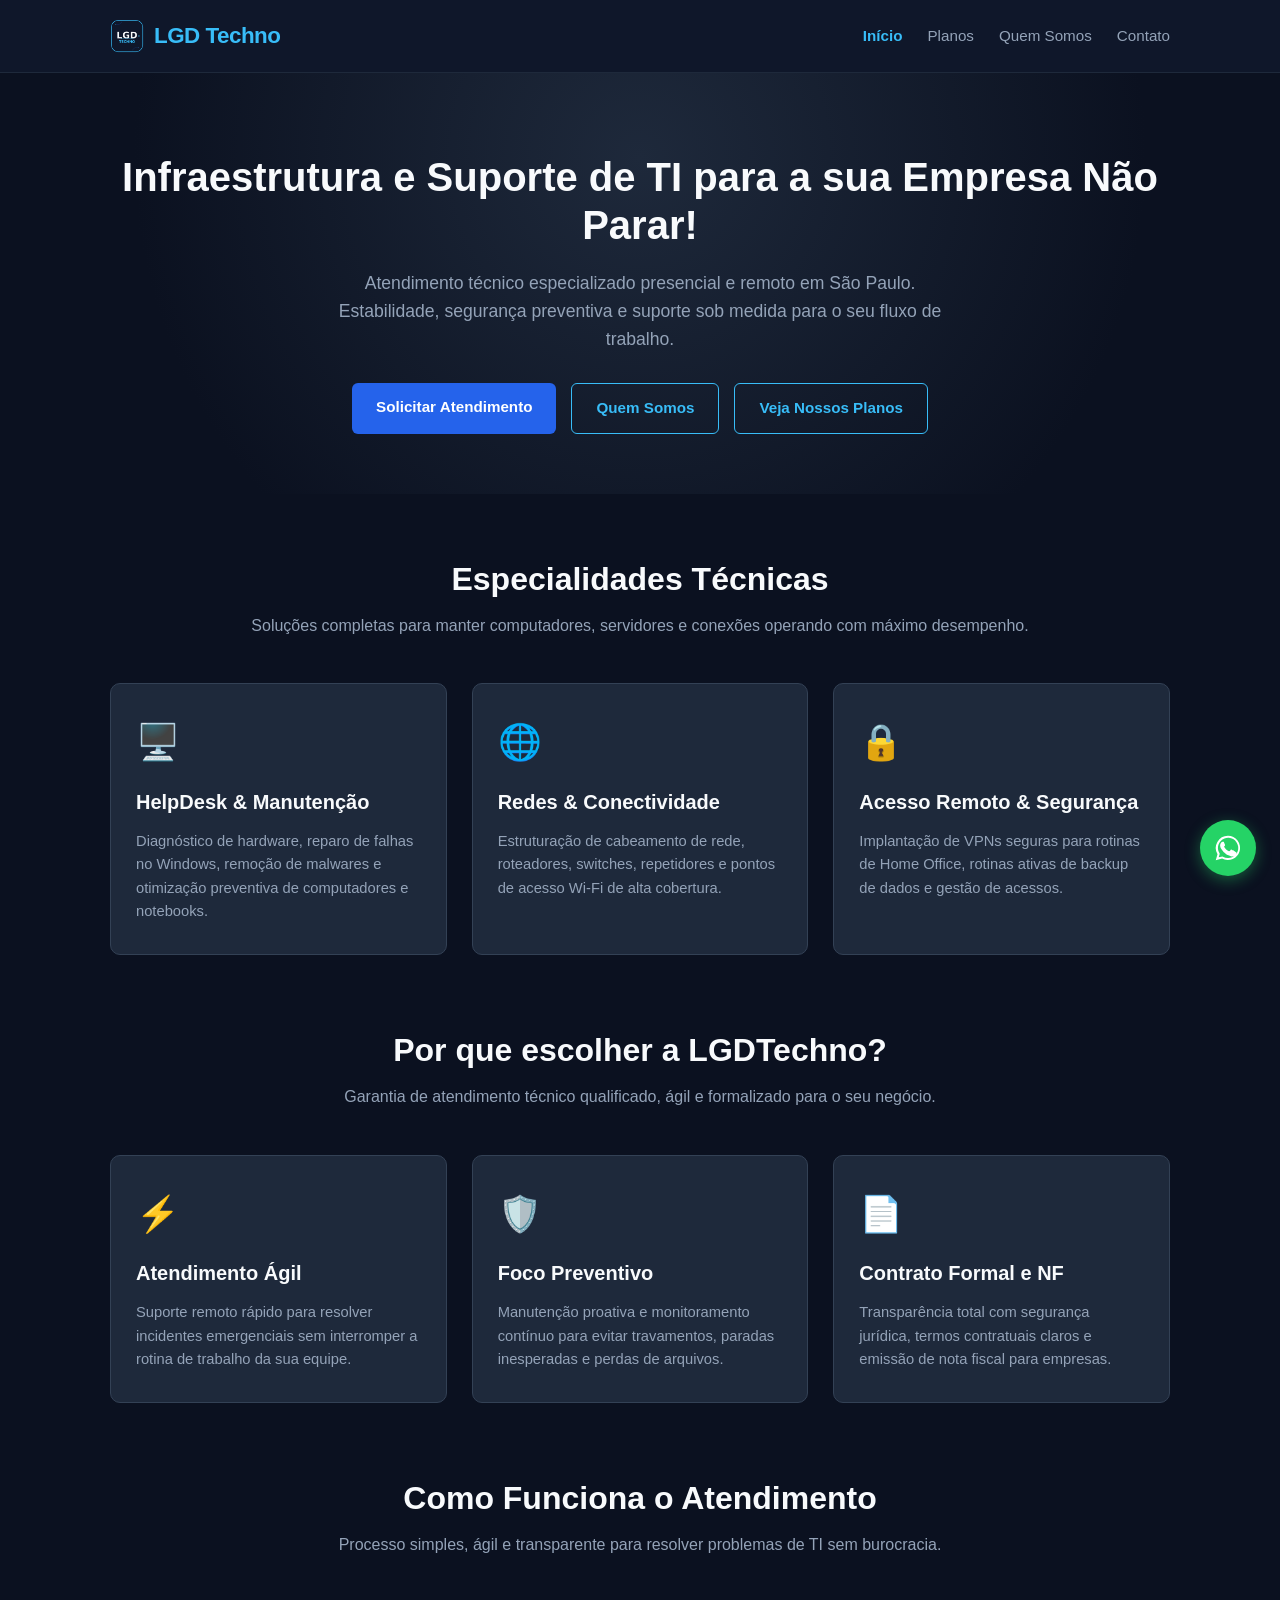
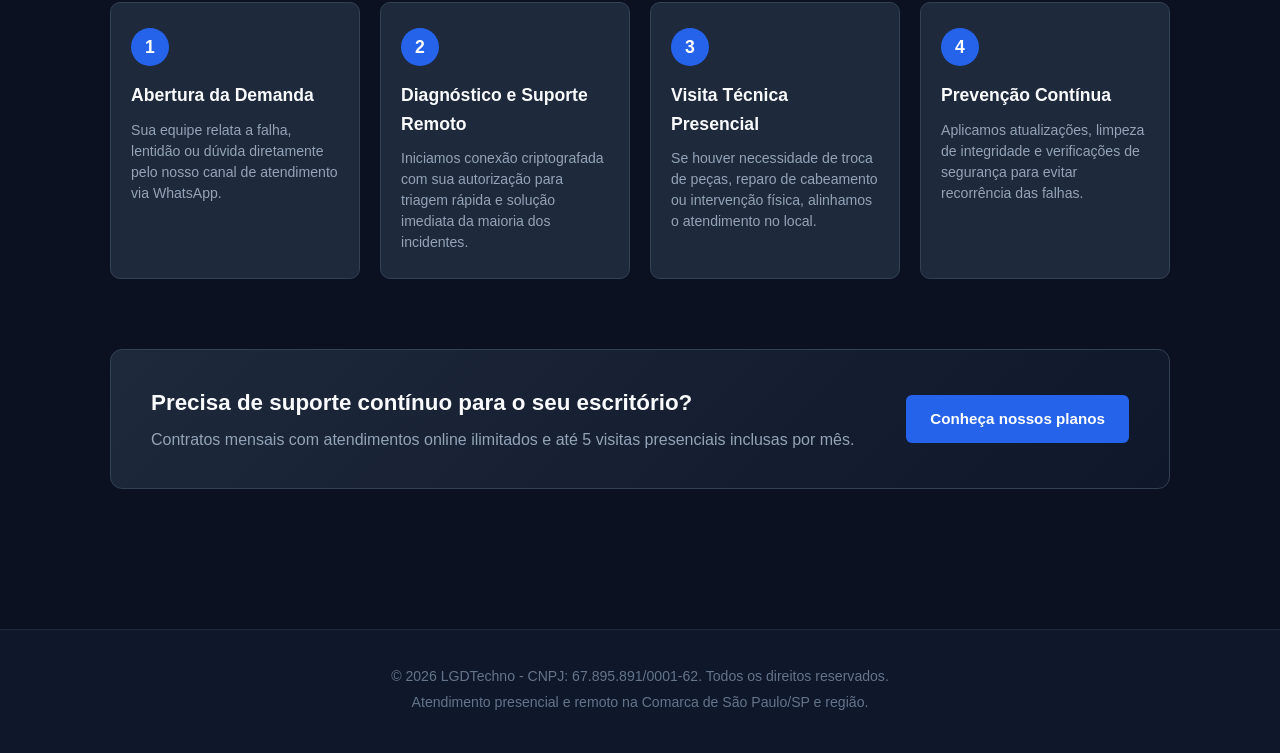
==== index.html @ bda74059 "Remove logos duplicadas e alinha cabecalho" ====
<!DOCTYPE html>
<html lang="pt-BR">
<head>
  <meta charset="UTF-8">
  <meta name="viewport" content="width=device-width, initial-scale=1.0">
  <title>LGDTechno | Soluções em Tecnologia e Suporte Técnico</title>
  <link rel="stylesheet" href="style.css">
<meta name="description" content="Suporte em TI, manutenção técnica e contratos mensais para empresas e home office em São Paulo.">
<meta property="og:title" content="LGDTechno | Soluções em Tecnologia e Suporte Técnico">
<meta property="og:description" content="Atendimento presencial e remoto especializado em São Paulo. Estabilidade operacional e infraestrutura de TI.">
<meta property="og:type" content="website">
<meta property="og:url" content="https://lgdtechno.vercel.app/">
<meta charset="UTF-8">
  <meta name="viewport" content="width=device-width, initial-scale=1.0">
  <title>LGDTechno | Soluções em Tecnologia</title>
  
  <link rel="icon" type="image/x-icon" href="favicon.ico.png">
  <link rel="icon" type="image/png" href="favicon.png.png">

  <link rel="stylesheet" href="style.css">

</head>
<body>
<!-- CABEÇALHO LIMPO E UNIFICADO -->
  <header class="cabecalho">
    <div class="container nav-box">
      <a href="index.html" class="logo">
        <img src="favicon.png.png" alt="Logo LGDTechno" class="logo-icone">
        <span>LGD <span class="destaque-logo">Techno</span></span>
      </a>

      <nav>
        <ul class="menu">
          <li><a href="index.html" class="active">Início</a></li>
          <li><a href="planos.html">Planos</a></li>
          <li><a href="sobre.html">Quem Somos</a></li>
          <li><a href="contato.html">Contato</a></li>
        </ul>
      </nav>
    </div>
  </header>
    <section class="hero">
    <div class="container apresentacao">
      <h1>Infraestrutura e Suporte de TI para a sua Empresa Não Parar!</h1>
      <p>
        Atendimento técnico especializado presencial e remoto em São Paulo. Estabilidade, segurança preventiva e suporte sob medida para o seu fluxo de trabalho.
      </p>
<div class="hero-botoes">
        <a href="contato.html" class="btn-contato">Solicitar Atendimento</a>
        <a href="sobre.html" class="btn-plano">Quem Somos</a>
        <a href="planos.html" class="btn-plano">Veja Nossos Planos</a>
      </div>
    </div>
  </section>

  <main class="container secao-conteudo">
    <section class="servicos">
      <h2>Especialidades Técnicas</h2>
      <p class="subtitulo-secao">Soluções completas para manter computadores, servidores e conexões operando com máximo desempenho.</p>

      <div class="cards-container">
        <article class="card">
          <div class="card-icone">🖥️</div>
          <h3>HelpDesk & Manutenção</h3>
          <p>Diagnóstico de hardware, reparo de falhas no Windows, remoção de malwares e otimização preventiva de computadores e notebooks.</p>
        </article>

        <article class="card">
          <div class="card-icone">🌐</div>
          <h3>Redes & Conectividade</h3>
          <p>Estruturação de cabeamento de rede, roteadores, switches, repetidores e pontos de acesso Wi-Fi de alta cobertura.</p>
        </article>

        <article class="card">
          <div class="card-icone">🔒</div>
          <h3>Acesso Remoto & Segurança</h3>
          <p>Implantação de VPNs seguras para rotinas de Home Office, rotinas ativas de backup de dados e gestão de acessos.</p>
        </article>
      </div>
    </section>
    <section class="diferenciais-section">
      <h2>Por que escolher a LGDTechno?</h2>
      <p class="subtitulo-secao">Garantia de atendimento técnico qualificado, ágil e formalizado para o seu negócio.</p>

      <div class="cards-container">
        <article class="card">
          <div class="card-icone">⚡</div>
          <h3>Atendimento Ágil</h3>
          <p>Suporte remoto rápido para resolver incidentes emergenciais sem interromper a rotina de trabalho da sua equipe.</p>
        </article>

        <article class="card">
          <div class="card-icone">🛡️</div>
          <h3>Foco Preventivo</h3>
          <p>Manutenção proativa e monitoramento contínuo para evitar travamentos, paradas inesperadas e perdas de arquivos.</p>
        </article>

        <article class="card">
          <div class="card-icone">📄</div>
          <h3>Contrato Formal e NF</h3>
          <p>Transparência total com segurança jurídica, termos contratuais claros e emissão de nota fiscal para empresas.</p>
        </article>
      </div>
    </section>
    <!-- SEÇÃO: COMO FUNCIONA O ATENDIMENTO -->
    <section class="fluxo-atendimento">
      <h2>Como Funciona o Atendimento</h2>
      <p class="subtitulo-secao">Processo simples, ágil e transparente para resolver problemas de TI sem burocracia.</p>

      <div class="passos-grid">
        <div class="passo-card">
          <div class="passo-numero">1</div>
          <h3>Abertura da Demanda</h3>
          <p>Sua equipe relata a falha, lentidão ou dúvida diretamente pelo nosso canal de atendimento via WhatsApp.</p>
        </div>

        <div class="passo-card">
          <div class="passo-numero">2</div>
          <h3>Diagnóstico e Suporte Remoto</h3>
          <p>Iniciamos conexão criptografada com sua autorização para triagem rápida e solução imediata da maioria dos incidentes.</p>
        </div>

        <div class="passo-card">
          <div class="passo-numero">3</div>
          <h3>Visita Técnica Presencial</h3>
          <p>Se houver necessidade de troca de peças, reparo de cabeamento ou intervenção física, alinhamos o atendimento no local.</p>
        </div>

        <div class="passo-card">
          <div class="passo-numero">4</div>
          <h3>Prevenção Contínua</h3>
          <p>Aplicamos atualizações, limpeza de integridade e verificações de segurança para evitar recorrência das falhas.</p>
        </div>
      </div>
    </section>
    <section class="chamada-plano">
      <div class="chamada-conteudo">
        <h2>Precisa de suporte contínuo para o seu escritório?</h2>
        <p>Contratos mensais com atendimentos online ilimitados e até 5 visitas presenciais inclusas por mês.</p>
      </div>
      <a href="planos.html" class="btn-contato">Conheça nossos planos</a>
    </section>
  </main>

  <footer class="rodape">
    <div class="container rodape-conteudo">
      <p>&copy; 2026 LGDTechno - CNPJ: 67.895.891/0001-62. Todos os direitos reservados.</p>
      <p>Atendimento presencial e remoto na Comarca de São Paulo/SP e região.</p>
    </div>
  </footer>

<a href="https://wa.link/bamt0f" target="_blank" class="whatsapp-float" aria-label="Fale conosco pelo WhatsApp">
  <svg viewBox="0 0 32 32" width="28" height="28" fill="currentColor">
    <path d="M16 2a13.9 13.9 0 0 0-12 21L2 30l7.2-1.9A13.9 13.9 0 1 0 16 2zm0 25.5a11.5 11.5 0 0 1-5.9-1.6l-.4-.3-4.3 1.1 1.2-4.2-.3-.4a11.6 11.6 0 1 1 9.4 5.4zm6.4-8.6c-.3-.2-2-.1-2.3-1.1-.3-.2-.6-.3-.9.1s-1.1 1.4-1.3 1.6-.5.2-.8.1a10.8 10.8 0 0 1-3.2-2 11.8 11.8 0 0 1-2.2-2.7c-.2-.4 0-.6.1-.8.1-.1.3-.4.5-.6.2-.2.2-.3.3-.5.1-.2 0-.4 0-.5s-.9-2.2-1.2-3c-.3-.8-.7-.7-.9-.7h-.8a1.6 1.6 0 0 0-1.2.6 5 5 0 0 0-1.5 3.7c0 2.2 1.6 4.3 1.8 4.6.2.3 3.1 4.8 7.7 6.7 1.1.4 2 .7 2.7.9 1.1.4 2.1.3 2.9.2.9-.1 2.8-1.1 3.2-2.3.4-1.1.4-2.1.3-2.3-.2-.1-.5-.2-.9-.4z"/>
  </svg>
</a>

</body>
</html>
---- style.css ----
* {
  margin: 0;
  padding: 0;
  box-sizing: border-box;
}

body {
  font-family: -apple-system, BlinkMacSystemFont, "Segoe UI", Roboto, Helvetica, Arial, sans-serif;
  background-color: #0b1120;
  color: #f8fafc;
  line-height: 1.6;
}

.container {
  max-width: 1100px;
  margin: 0 auto;
  padding: 0 20px;
}

.cabecalho {
  background-color: #0f172a;
  border-bottom: 1px solid #1e293b;
  padding: 18px 0;
  position: sticky;
  top: 0;
  z-index: 100;
}

.nav-box {
  display: flex;
  justify-content: space-between;
  align-items: center;
}

.logo {
  font-size: 1.4rem;
  font-weight: 800;
  letter-spacing: -0.5px;
  color: #f8fafc;
}

.logo span {
  color: #38bdf8;
}

.menu {
  display: flex;
  list-style: none;
  gap: 25px;
}

.menu a {
  color: #94a3b8;
  text-decoration: none;
  font-size: 0.95rem;
  font-weight: 500;
  transition: color 0.2s ease;
}

.menu a:hover,
.menu a.active {
  color: #38bdf8;
  font-weight: 600;
}

.btn-contato {
  display: inline-block;
  background-color: #2563eb;
  color: #ffffff;
  padding: 12px 24px;
  border-radius: 6px;
  text-decoration: none;
  font-weight: 600;
  font-size: 0.95rem;
  border: none;
  cursor: pointer;
  transition: background-color 0.2s ease, transform 0.1s ease;
}

.btn-contato:hover {
  background-color: #1d4ed8;
  transform: translateY(-2px);
}

.btn-plano {
  display: inline-block;
  background-color: transparent;
  color: #38bdf8;
  border: 1px solid #38bdf8;
  padding: 12px 24px;
  border-radius: 6px;
  text-decoration: none;
  font-weight: 600;
  font-size: 0.95rem;
  cursor: pointer;
  transition: background-color 0.2s ease, color 0.2s ease;
}

.btn-plano:hover {
  background-color: #38bdf8;
  color: #0b1120;
}

.btn-plano-full {
  display: block;
  width: 100%;
  text-align: center;
}

.hero {
  padding: 80px 0 60px;
  text-align: center;
  background: radial-gradient(circle at 50% 20%, #1e293b 0%, #0b1120 70%);
}

.apresentacao h1 {
  font-size: 2.5rem;
  font-weight: 800;
  line-height: 1.2;
  margin-bottom: 20px;
  color: #f8fafc;
}

.apresentacao p {
  font-size: 1.1rem;
  color: #94a3b8;
  max-width: 650px;
  margin: 0 auto;
}

.hero-botoes {
  display: flex;
  gap: 15px;
  justify-content: center;
  flex-wrap: wrap;
  margin-top: 30px;
}

.secao-conteudo {
  padding: 60px 20px;
}

.servicos h2 {
  text-align: center;
  font-size: 2rem;
  margin-bottom: 8px;
}

.subtitulo-secao {
  text-align: center;
  color: #94a3b8;
  margin-bottom: 45px;
  font-size: 1rem;
}

.cards-container {
  display: flex;
  flex-wrap: wrap;
  gap: 25px;
  justify-content: center;
}

.card {
  flex: 1 1 300px;
  max-width: 340px;
  background-color: #1e293b;
  border: 1px solid #334155;
  border-radius: 10px;
  padding: 30px 25px;
  transition: transform 0.2s ease, border-color 0.2s ease;
}

.card:hover {
  transform: translateY(-4px);
  border-color: #38bdf8;
}

.card-icone {
  font-size: 2.2rem;
  margin-bottom: 15px;
}

.card h3 {
  font-size: 1.25rem;
  margin-bottom: 12px;
}

.card p {
  color: #94a3b8;
  font-size: 0.92rem;
  line-height: 1.6;
}

.chamada-plano {
  margin: 70px 0 20px;
  background: linear-gradient(135deg, #1e293b 0%, #0f172a 100%);
  border: 1px solid #334155;
  border-radius: 12px;
  padding: 35px 40px;
  display: flex;
  justify-content: space-between;
  align-items: center;
  flex-wrap: wrap;
  gap: 20px;
}

.chamada-conteudo h2 {
  color: #f8fafc;
  font-size: 1.4rem;
  margin-bottom: 6px;
}

.chamada-conteudo p {
  color: #94a3b8;
}

.planos-header {
  text-align: center;
  margin: 50px 0 45px;
}

.planos-header h1 {
  font-size: 2.3rem;
  margin-bottom: 12px;
}

.planos-header p {
  color: #94a3b8;
  max-width: 600px;
  margin: 0 auto;
}

.planos-grid {
  display: flex;
  flex-wrap: wrap;
  gap: 30px;
  justify-content: center;
  align-items: stretch;
}

.plano-card {
  flex: 1 1 320px;
  max-width: 380px;
  background-color: #1e293b;
  border: 1px solid #334155;
  border-radius: 12px;
  padding: 35px 30px;
  display: flex;
  flex-direction: column;
  position: relative;
  transition: transform 0.2s ease, border-color 0.2s ease;
}

.plano-card:hover {
  transform: translateY(-5px);
  border-color: #38bdf8;
}

.plano-card.destaque {
  border: 2px solid #38bdf8;
  background: linear-gradient(180deg, #1e293b 0%, #172554 100%);
}

.badge-destaque {
  position: absolute;
  top: -12px;
  right: 25px;
  background-color: #38bdf8;
  color: #0b1120;
  font-size: 0.75rem;
  font-weight: 800;
  padding: 4px 12px;
  border-radius: 12px;
  text-transform: uppercase;
}

.plano-card h3 {
  font-size: 1.35rem;
  margin-bottom: 10px;
}

.plano-desc {
  color: #94a3b8;
  font-size: 0.9rem;
  min-height: 45px;
  margin-bottom: 15px;
}

.plano-preco {
  margin: 15px 0 25px;
  display: flex;
  align-items: baseline;
  gap: 4px;
}

.plano-preco .cifrao {
  font-size: 1.2rem;
  color: #38bdf8;
  font-weight: 600;
}

.plano-preco .valor {
  font-size: 2.8rem;
  font-weight: 800;
  color: #f8fafc;
  line-height: 1;
}

.plano-preco .periodo {
  color: #94a3b8;
  font-size: 0.95rem;
}

.plano-features {
  list-style: none;
  margin-bottom: 30px;
  flex-grow: 1;
}

.plano-features li {
  color: #cbd5e1;
  font-size: 0.9rem;
  margin-bottom: 12px;
  line-height: 1.4;
}

.termos-resumo {
  margin: 70px 0 30px;
  padding: 35px 30px;
  background-color: #162032;
  border: 1px solid #334155;
  border-radius: 12px;
}

.termos-resumo h3 {
  text-align: center;
  color: #f8fafc;
  margin-bottom: 25px;
}

.termos-grid {
  display: flex;
  flex-wrap: wrap;
  gap: 25px;
}

.termo-item {
  flex: 1 1 250px;
}

.termo-item h4 {
  color: #38bdf8;
  margin-bottom: 8px;
  font-size: 1rem;
}

.termo-item p {
  color: #94a3b8;
  font-size: 0.88rem;
  line-height: 1.5;
}

.sobre-empresa {
  padding: 50px 0;
}

.sobre-grid {
  display: flex;
  flex-wrap: wrap;
  gap: 40px;
  align-items: center;
  justify-content: center;
}

.sobre-imagem {
  flex: 0 1 320px;
  display: flex;
  justify-content: center;
}

.sobre-imagem img {
  width: 100%;
  max-width: 290px;
  max-height: 380px;
  border-radius: 12px;
  border: 1px solid #334155;
  box-shadow: 0 10px 25px rgba(0, 0, 0, 0.4);
  object-fit: cover;
}

.sobre-texto {
  flex: 1 1 450px;
}

.sobre-texto h1 {
  font-size: 2rem;
  margin-bottom: 20px;
  line-height: 1.3;
}

.sobre-texto p {
  color: #94a3b8;
  margin-bottom: 16px;
  line-height: 1.7;
}

.valores-box {
  display: flex;
  gap: 20px;
  margin-top: 25px;
}

.valores-box div {
  flex: 1;
  background-color: #162032;
  border: 1px solid #334155;
  padding: 18px;
  border-radius: 8px;
}

.valores-box h4 {
  color: #38bdf8;
  margin-bottom: 6px;
}

.valores-box p {
  font-size: 0.85rem;
  margin-bottom: 0;
}

.contato-form-section {
  padding: 50px 0;
  display: flex;
  flex-direction: column;
  align-items: center;
  text-align: center;
  width: 100%;
}

.contato-form-section h2 {
  font-size: 2rem;
  color: #f8fafc;
  margin-bottom: 8px;
}

.form-subtitulo {
  color: #94a3b8;
  margin-bottom: 30px;
  font-size: 0.95rem;
  max-width: 550px;
}

.form-box {
  width: 100%;
  max-width: 550px;
  background-color: #1e293b;
  border: 1px solid #334155;
  border-radius: 12px;
  padding: 35px 30px;
  text-align: left;
  box-sizing: border-box;
}

.form-group {
  margin-bottom: 20px;
}

.form-group label {
  display: block;
  font-size: 0.9rem;
  color: #cbd5e1;
  margin-bottom: 8px;
  font-weight: 500;
}

.form-group input,
.form-group select,
.form-group textarea {
  width: 100%;
  background-color: #0f172a;
  border: 1px solid #334155;
  border-radius: 6px;
  padding: 12px 14px;
  color: #f8fafc;
  font-size: 0.95rem;
  font-family: inherit;
  outline: none;
  transition: border-color 0.2s ease;
}

.form-group input:focus,
.form-group select:focus,
.form-group textarea:focus {
  border-color: #38bdf8;
}

.rodape {
  background-color: #0f172a;
  border-top: 1px solid #1e293b;
  padding: 35px 0;
  margin-top: 60px;
  text-align: center;
}

.rodape-conteudo p {
  color: #64748b;
  font-size: 0.88rem;
  margin-bottom: 4px;
}

@media (max-width: 768px) {
  .nav-box {
    flex-direction: column;
    gap: 15px;
  }

  .menu {
    justify-content: center;
    flex-wrap: wrap;
    gap: 15px;
  }

  .apresentacao h1 {
    font-size: 2rem;
  }

  .hero-botoes {
    flex-direction: column;
    align-items: stretch;
  }

  .chamada-plano {
    flex-direction: column;
    text-align: center;
  }

  .plano-preco {
    justify-content: center;
  }

  .plano-features {
    text-align: left;
    display: inline-block;
  }

  .sobre-grid {
    flex-direction: column;
    text-align: center;
  }

  .valores-box {
    flex-direction: column;
  }

  .form-box {
    padding: 25px 20px;
  }
}
.diferenciais-section {
  margin-top: 70px;
}

.diferenciais-section h2 {
  text-align: center;
  font-size: 2rem;
  margin-bottom: 8px;
}
.whatsapp-float {
  position: fixed;
  bottom: 24px;
  right: 24px;
  background-color: #25d366;
  color: #ffffff;
  width: 56px;
  height: 56px;
  border-radius: 50%;
  display: flex;
  align-items: center;
  justify-content: center;
  box-shadow: 0 4px 15px rgba(37, 211, 102, 0.4);
  z-index: 9999;
  transition: transform 0.2s ease, box-shadow 0.2s ease;
}

.whatsapp-float:hover {
  transform: scale(1.1);
  box-shadow: 0 6px 20px rgba(37, 211, 102, 0.6);
}

.faq-section {
  margin: 70px 0 30px;
}

.faq-section h2 {
  text-align: center;
  font-size: 2rem;
  margin-bottom: 35px;
}

.faq-grid {
  display: grid;
  grid-template-columns: repeat(auto-fit, minmax(280px, 1fr));
  gap: 20px;
}

.faq-item {
  background-color: #1e293b;
  border: 1px solid #334155;
  border-radius: 8px;
  padding: 22px;
}

.faq-item h4 {
  color: #38bdf8;
  margin-bottom: 8px;
  font-size: 1rem;
}

.faq-item p {
  color: #94a3b8;
  font-size: 0.9rem;
  line-height: 1.5;
}
.logo {
  display: flex;
  align-items: center;
  gap: 10px;
  font-size: 1.4rem;
  font-weight: 800;
  letter-spacing: -0.5px;
  color: #f8fafc;
  text-decoration: none; 
}

.logo-icone {
  width: 34px;
  height: 34px;
  border-radius: 8px;
  object-fit: cover;
  display: block;
}

.destaque-logo {
  color: #38bdf8; 
}

.fluxo-atendimento {
  margin: 70px 0;
}

.fluxo-atendimento h2 {
  text-align: center;
  font-size: 2rem;
  margin-bottom: 8px;
}

.passos-grid {
  display: grid;
  grid-template-columns: repeat(auto-fit, minmax(230px, 1fr));
  gap: 20px;
  margin-top: 30px;
}

.passo-card {
  background-color: #1e293b;
  border: 1px solid #334155;
  border-radius: 10px;
  padding: 25px 20px;
  position: relative;
  transition: transform 0.2s ease, border-color 0.2s ease;
}

.passo-card:hover {
  transform: translateY(-4px);
  border-color: #38bdf8;
}

.passo-numero {
  width: 38px;
  height: 38px;
  background-color: #2563eb;
  color: #ffffff;
  border-radius: 50%;
  display: flex;
  align-items: center;
  justify-content: center;
  font-weight: 800;
  font-size: 1.1rem;
  margin-bottom: 15px;
}

.passo-card h3 {
  font-size: 1.1rem;
  color: #f8fafc;
  margin-bottom: 10px;
}

.passo-card p {
  font-size: 0.88rem;
  color: #94a3b8;
  line-height: 1.5;
}
/* ===================================================
   TABELA COMPARATIVA (PLANOS)
   =================================================== */
.comparativo-section {
  margin: 70px 0 40px;
}

.comparativo-section h2 {
  text-align: center;
  font-size: 2rem;
  margin-bottom: 8px;
}

.tabela-container {
  overflow-x: auto;
  margin-top: 30px;
  border-radius: 10px;
  border: 1px solid #334155;
}

.tabela-comparativa {
  width: 100%;
  border-collapse: collapse;
  background-color: #1e293b;
  text-align: left;
  font-size: 0.95rem;
}

.tabela-comparativa th,
.tabela-comparativa td {
  padding: 16px 20px;
  border-bottom: 1px solid #334155;
}

.tabela-comparativa th {
  background-color: #0f172a;
  color: #f8fafc;
  font-weight: 700;
  text-transform: uppercase;
  font-size: 0.85rem;
  letter-spacing: 0.5px;
}

.tabela-comparativa tr:last-child td {
  border-bottom: none;
}

.tabela-comparativa td {
  color: #cbd5e1;
}

.tabela-comparativa .destaque-coluna {
  background-color: rgba(56, 189, 248, 0.06);
  color: #f8fafc;
}

.tabela-comparativa th.destaque-coluna {
  background-color: rgba(37, 99, 235, 0.25);
  color: #38bdf8;
}
/* ===================================================
   ESCOPO DE ATENDIMENTO E POLÍTICA DE PEÇAS
   =================================================== */
.escopo-section {
  margin: 70px 0 50px;
}

.escopo-section h2 {
  text-align: center;
  font-size: 2rem;
  margin-bottom: 8px;
}

.escopo-grid {
  display: grid;
  grid-template-columns: repeat(auto-fit, minmax(320px, 1fr));
  gap: 25px;
  margin-top: 30px;
}

.escopo-card {
  background-color: #1e293b;
  border: 1px solid #334155;
  border-radius: 10px;
  padding: 28px;
  display: flex;
  flex-direction: column;
}

.escopo-card.incluso {
  border-top: 4px solid #38bdf8;
}

.escopo-card.pecas {
  border-top: 4px solid #f59e0b;
}

.escopo-tag {
  display: inline-block;
  font-size: 0.75rem;
  font-weight: 700;
  text-transform: uppercase;
  letter-spacing: 0.5px;
  color: #38bdf8;
  background-color: rgba(56, 189, 248, 0.12);
  padding: 4px 10px;
  border-radius: 20px;
  margin-bottom: 12px;
}

.tag-alerta {
  color: #f59e0b;
  background-color: rgba(245, 158, 11, 0.12);
}

.escopo-card h3 {
  color: #f8fafc;
  font-size: 1.25rem;
  margin-bottom: 18px;
}

.escopo-lista {
  list-style: none;
  padding: 0;
  margin: 0;
  display: flex;
  flex-direction: column;
  gap: 12px;
}

.escopo-lista li {
  color: #cbd5e1;
  font-size: 0.92rem;
  line-height: 1.55;
}

.escopo-lista li strong {
  color: #f8fafc;
}
---- style.css ----
* {
  margin: 0;
  padding: 0;
  box-sizing: border-box;
}

body {
  font-family: -apple-system, BlinkMacSystemFont, "Segoe UI", Roboto, Helvetica, Arial, sans-serif;
  background-color: #0b1120;
  color: #f8fafc;
  line-height: 1.6;
}

.container {
  max-width: 1100px;
  margin: 0 auto;
  padding: 0 20px;
}

.cabecalho {
  background-color: #0f172a;
  border-bottom: 1px solid #1e293b;
  padding: 18px 0;
  position: sticky;
  top: 0;
  z-index: 100;
}

.nav-box {
  display: flex;
  justify-content: space-between;
  align-items: center;
}

.logo {
  font-size: 1.4rem;
  font-weight: 800;
  letter-spacing: -0.5px;
  color: #f8fafc;
}

.logo span {
  color: #38bdf8;
}

.menu {
  display: flex;
  list-style: none;
  gap: 25px;
}

.menu a {
  color: #94a3b8;
  text-decoration: none;
  font-size: 0.95rem;
  font-weight: 500;
  transition: color 0.2s ease;
}

.menu a:hover,
.menu a.active {
  color: #38bdf8;
  font-weight: 600;
}

.btn-contato {
  display: inline-block;
  background-color: #2563eb;
  color: #ffffff;
  padding: 12px 24px;
  border-radius: 6px;
  text-decoration: none;
  font-weight: 600;
  font-size: 0.95rem;
  border: none;
  cursor: pointer;
  transition: background-color 0.2s ease, transform 0.1s ease;
}

.btn-contato:hover {
  background-color: #1d4ed8;
  transform: translateY(-2px);
}

.btn-plano {
  display: inline-block;
  background-color: transparent;
  color: #38bdf8;
  border: 1px solid #38bdf8;
  padding: 12px 24px;
  border-radius: 6px;
  text-decoration: none;
  font-weight: 600;
  font-size: 0.95rem;
  cursor: pointer;
  transition: background-color 0.2s ease, color 0.2s ease;
}

.btn-plano:hover {
  background-color: #38bdf8;
  color: #0b1120;
}

.btn-plano-full {
  display: block;
  width: 100%;
  text-align: center;
}

.hero {
  padding: 80px 0 60px;
  text-align: center;
  background: radial-gradient(circle at 50% 20%, #1e293b 0%, #0b1120 70%);
}

.apresentacao h1 {
  font-size: 2.5rem;
  font-weight: 800;
  line-height: 1.2;
  margin-bottom: 20px;
  color: #f8fafc;
}

.apresentacao p {
  font-size: 1.1rem;
  color: #94a3b8;
  max-width: 650px;
  margin: 0 auto;
}

.hero-botoes {
  display: flex;
  gap: 15px;
  justify-content: center;
  flex-wrap: wrap;
  margin-top: 30px;
}

.secao-conteudo {
  padding: 60px 20px;
}

.servicos h2 {
  text-align: center;
  font-size: 2rem;
  margin-bottom: 8px;
}

.subtitulo-secao {
  text-align: center;
  color: #94a3b8;
  margin-bottom: 45px;
  font-size: 1rem;
}

.cards-container {
  display: flex;
  flex-wrap: wrap;
  gap: 25px;
  justify-content: center;
}

.card {
  flex: 1 1 300px;
  max-width: 340px;
  background-color: #1e293b;
  border: 1px solid #334155;
  border-radius: 10px;
  padding: 30px 25px;
  transition: transform 0.2s ease, border-color 0.2s ease;
}

.card:hover {
  transform: translateY(-4px);
  border-color: #38bdf8;
}

.card-icone {
  font-size: 2.2rem;
  margin-bottom: 15px;
}

.card h3 {
  font-size: 1.25rem;
  margin-bottom: 12px;
}

.card p {
  color: #94a3b8;
  font-size: 0.92rem;
  line-height: 1.6;
}

.chamada-plano {
  margin: 70px 0 20px;
  background: linear-gradient(135deg, #1e293b 0%, #0f172a 100%);
  border: 1px solid #334155;
  border-radius: 12px;
  padding: 35px 40px;
  display: flex;
  justify-content: space-between;
  align-items: center;
  flex-wrap: wrap;
  gap: 20px;
}

.chamada-conteudo h2 {
  color: #f8fafc;
  font-size: 1.4rem;
  margin-bottom: 6px;
}

.chamada-conteudo p {
  color: #94a3b8;
}

.planos-header {
  text-align: center;
  margin: 50px 0 45px;
}

.planos-header h1 {
  font-size: 2.3rem;
  margin-bottom: 12px;
}

.planos-header p {
  color: #94a3b8;
  max-width: 600px;
  margin: 0 auto;
}

.planos-grid {
  display: flex;
  flex-wrap: wrap;
  gap: 30px;
  justify-content: center;
  align-items: stretch;
}

.plano-card {
  flex: 1 1 320px;
  max-width: 380px;
  background-color: #1e293b;
  border: 1px solid #334155;
  border-radius: 12px;
  padding: 35px 30px;
  display: flex;
  flex-direction: column;
  position: relative;
  transition: transform 0.2s ease, border-color 0.2s ease;
}

.plano-card:hover {
  transform: translateY(-5px);
  border-color: #38bdf8;
}

.plano-card.destaque {
  border: 2px solid #38bdf8;
  background: linear-gradient(180deg, #1e293b 0%, #172554 100%);
}

.badge-destaque {
  position: absolute;
  top: -12px;
  right: 25px;
  background-color: #38bdf8;
  color: #0b1120;
  font-size: 0.75rem;
  font-weight: 800;
  padding: 4px 12px;
  border-radius: 12px;
  text-transform: uppercase;
}

.plano-card h3 {
  font-size: 1.35rem;
  margin-bottom: 10px;
}

.plano-desc {
  color: #94a3b8;
  font-size: 0.9rem;
  min-height: 45px;
  margin-bottom: 15px;
}

.plano-preco {
  margin: 15px 0 25px;
  display: flex;
  align-items: baseline;
  gap: 4px;
}

.plano-preco .cifrao {
  font-size: 1.2rem;
  color: #38bdf8;
  font-weight: 600;
}

.plano-preco .valor {
  font-size: 2.8rem;
  font-weight: 800;
  color: #f8fafc;
  line-height: 1;
}

.plano-preco .periodo {
  color: #94a3b8;
  font-size: 0.95rem;
}

.plano-features {
  list-style: none;
  margin-bottom: 30px;
  flex-grow: 1;
}

.plano-features li {
  color: #cbd5e1;
  font-size: 0.9rem;
  margin-bottom: 12px;
  line-height: 1.4;
}

.termos-resumo {
  margin: 70px 0 30px;
  padding: 35px 30px;
  background-color: #162032;
  border: 1px solid #334155;
  border-radius: 12px;
}

.termos-resumo h3 {
  text-align: center;
  color: #f8fafc;
  margin-bottom: 25px;
}

.termos-grid {
  display: flex;
  flex-wrap: wrap;
  gap: 25px;
}

.termo-item {
  flex: 1 1 250px;
}

.termo-item h4 {
  color: #38bdf8;
  margin-bottom: 8px;
  font-size: 1rem;
}

.termo-item p {
  color: #94a3b8;
  font-size: 0.88rem;
  line-height: 1.5;
}

.sobre-empresa {
  padding: 50px 0;
}

.sobre-grid {
  display: flex;
  flex-wrap: wrap;
  gap: 40px;
  align-items: center;
  justify-content: center;
}

.sobre-imagem {
  flex: 0 1 320px;
  display: flex;
  justify-content: center;
}

.sobre-imagem img {
  width: 100%;
  max-width: 290px;
  max-height: 380px;
  border-radius: 12px;
  border: 1px solid #334155;
  box-shadow: 0 10px 25px rgba(0, 0, 0, 0.4);
  object-fit: cover;
}

.sobre-texto {
  flex: 1 1 450px;
}

.sobre-texto h1 {
  font-size: 2rem;
  margin-bottom: 20px;
  line-height: 1.3;
}

.sobre-texto p {
  color: #94a3b8;
  margin-bottom: 16px;
  line-height: 1.7;
}

.valores-box {
  display: flex;
  gap: 20px;
  margin-top: 25px;
}

.valores-box div {
  flex: 1;
  background-color: #162032;
  border: 1px solid #334155;
  padding: 18px;
  border-radius: 8px;
}

.valores-box h4 {
  color: #38bdf8;
  margin-bottom: 6px;
}

.valores-box p {
  font-size: 0.85rem;
  margin-bottom: 0;
}

.contato-form-section {
  padding: 50px 0;
  display: flex;
  flex-direction: column;
  align-items: center;
  text-align: center;
  width: 100%;
}

.contato-form-section h2 {
  font-size: 2rem;
  color: #f8fafc;
  margin-bottom: 8px;
}

.form-subtitulo {
  color: #94a3b8;
  margin-bottom: 30px;
  font-size: 0.95rem;
  max-width: 550px;
}

.form-box {
  width: 100%;
  max-width: 550px;
  background-color: #1e293b;
  border: 1px solid #334155;
  border-radius: 12px;
  padding: 35px 30px;
  text-align: left;
  box-sizing: border-box;
}

.form-group {
  margin-bottom: 20px;
}

.form-group label {
  display: block;
  font-size: 0.9rem;
  color: #cbd5e1;
  margin-bottom: 8px;
  font-weight: 500;
}

.form-group input,
.form-group select,
.form-group textarea {
  width: 100%;
  background-color: #0f172a;
  border: 1px solid #334155;
  border-radius: 6px;
  padding: 12px 14px;
  color: #f8fafc;
  font-size: 0.95rem;
  font-family: inherit;
  outline: none;
  transition: border-color 0.2s ease;
}

.form-group input:focus,
.form-group select:focus,
.form-group textarea:focus {
  border-color: #38bdf8;
}

.rodape {
  background-color: #0f172a;
  border-top: 1px solid #1e293b;
  padding: 35px 0;
  margin-top: 60px;
  text-align: center;
}

.rodape-conteudo p {
  color: #64748b;
  font-size: 0.88rem;
  margin-bottom: 4px;
}

@media (max-width: 768px) {
  .nav-box {
    flex-direction: column;
    gap: 15px;
  }

  .menu {
    justify-content: center;
    flex-wrap: wrap;
    gap: 15px;
  }

  .apresentacao h1 {
    font-size: 2rem;
  }

  .hero-botoes {
    flex-direction: column;
    align-items: stretch;
  }

  .chamada-plano {
    flex-direction: column;
    text-align: center;
  }

  .plano-preco {
    justify-content: center;
  }

  .plano-features {
    text-align: left;
    display: inline-block;
  }

  .sobre-grid {
    flex-direction: column;
    text-align: center;
  }

  .valores-box {
    flex-direction: column;
  }

  .form-box {
    padding: 25px 20px;
  }
}
.diferenciais-section {
  margin-top: 70px;
}

.diferenciais-section h2 {
  text-align: center;
  font-size: 2rem;
  margin-bottom: 8px;
}
.whatsapp-float {
  position: fixed;
  bottom: 24px;
  right: 24px;
  background-color: #25d366;
  color: #ffffff;
  width: 56px;
  height: 56px;
  border-radius: 50%;
  display: flex;
  align-items: center;
  justify-content: center;
  box-shadow: 0 4px 15px rgba(37, 211, 102, 0.4);
  z-index: 9999;
  transition: transform 0.2s ease, box-shadow 0.2s ease;
}

.whatsapp-float:hover {
  transform: scale(1.1);
  box-shadow: 0 6px 20px rgba(37, 211, 102, 0.6);
}

.faq-section {
  margin: 70px 0 30px;
}

.faq-section h2 {
  text-align: center;
  font-size: 2rem;
  margin-bottom: 35px;
}

.faq-grid {
  display: grid;
  grid-template-columns: repeat(auto-fit, minmax(280px, 1fr));
  gap: 20px;
}

.faq-item {
  background-color: #1e293b;
  border: 1px solid #334155;
  border-radius: 8px;
  padding: 22px;
}

.faq-item h4 {
  color: #38bdf8;
  margin-bottom: 8px;
  font-size: 1rem;
}

.faq-item p {
  color: #94a3b8;
  font-size: 0.9rem;
  line-height: 1.5;
}
.logo {
  display: flex;
  align-items: center;
  gap: 10px;
  font-size: 1.4rem;
  font-weight: 800;
  letter-spacing: -0.5px;
  color: #f8fafc;
  text-decoration: none; 
}

.logo-icone {
  width: 34px;
  height: 34px;
  border-radius: 8px;
  object-fit: cover;
  display: block;
}

.destaque-logo {
  color: #38bdf8; 
}

.fluxo-atendimento {
  margin: 70px 0;
}

.fluxo-atendimento h2 {
  text-align: center;
  font-size: 2rem;
  margin-bottom: 8px;
}

.passos-grid {
  display: grid;
  grid-template-columns: repeat(auto-fit, minmax(230px, 1fr));
  gap: 20px;
  margin-top: 30px;
}

.passo-card {
  background-color: #1e293b;
  border: 1px solid #334155;
  border-radius: 10px;
  padding: 25px 20px;
  position: relative;
  transition: transform 0.2s ease, border-color 0.2s ease;
}

.passo-card:hover {
  transform: translateY(-4px);
  border-color: #38bdf8;
}

.passo-numero {
  width: 38px;
  height: 38px;
  background-color: #2563eb;
  color: #ffffff;
  border-radius: 50%;
  display: flex;
  align-items: center;
  justify-content: center;
  font-weight: 800;
  font-size: 1.1rem;
  margin-bottom: 15px;
}

.passo-card h3 {
  font-size: 1.1rem;
  color: #f8fafc;
  margin-bottom: 10px;
}

.passo-card p {
  font-size: 0.88rem;
  color: #94a3b8;
  line-height: 1.5;
}
/* ===================================================
   TABELA COMPARATIVA (PLANOS)
   =================================================== */
.comparativo-section {
  margin: 70px 0 40px;
}

.comparativo-section h2 {
  text-align: center;
  font-size: 2rem;
  margin-bottom: 8px;
}

.tabela-container {
  overflow-x: auto;
  margin-top: 30px;
  border-radius: 10px;
  border: 1px solid #334155;
}

.tabela-comparativa {
  width: 100%;
  border-collapse: collapse;
  background-color: #1e293b;
  text-align: left;
  font-size: 0.95rem;
}

.tabela-comparativa th,
.tabela-comparativa td {
  padding: 16px 20px;
  border-bottom: 1px solid #334155;
}

.tabela-comparativa th {
  background-color: #0f172a;
  color: #f8fafc;
  font-weight: 700;
  text-transform: uppercase;
  font-size: 0.85rem;
  letter-spacing: 0.5px;
}

.tabela-comparativa tr:last-child td {
  border-bottom: none;
}

.tabela-comparativa td {
  color: #cbd5e1;
}

.tabela-comparativa .destaque-coluna {
  background-color: rgba(56, 189, 248, 0.06);
  color: #f8fafc;
}

.tabela-comparativa th.destaque-coluna {
  background-color: rgba(37, 99, 235, 0.25);
  color: #38bdf8;
}
/* ===================================================
   ESCOPO DE ATENDIMENTO E POLÍTICA DE PEÇAS
   =================================================== */
.escopo-section {
  margin: 70px 0 50px;
}

.escopo-section h2 {
  text-align: center;
  font-size: 2rem;
  margin-bottom: 8px;
}

.escopo-grid {
  display: grid;
  grid-template-columns: repeat(auto-fit, minmax(320px, 1fr));
  gap: 25px;
  margin-top: 30px;
}

.escopo-card {
  background-color: #1e293b;
  border: 1px solid #334155;
  border-radius: 10px;
  padding: 28px;
  display: flex;
  flex-direction: column;
}

.escopo-card.incluso {
  border-top: 4px solid #38bdf8;
}

.escopo-card.pecas {
  border-top: 4px solid #f59e0b;
}

.escopo-tag {
  display: inline-block;
  font-size: 0.75rem;
  font-weight: 700;
  text-transform: uppercase;
  letter-spacing: 0.5px;
  color: #38bdf8;
  background-color: rgba(56, 189, 248, 0.12);
  padding: 4px 10px;
  border-radius: 20px;
  margin-bottom: 12px;
}

.tag-alerta {
  color: #f59e0b;
  background-color: rgba(245, 158, 11, 0.12);
}

.escopo-card h3 {
  color: #f8fafc;
  font-size: 1.25rem;
  margin-bottom: 18px;
}

.escopo-lista {
  list-style: none;
  padding: 0;
  margin: 0;
  display: flex;
  flex-direction: column;
  gap: 12px;
}

.escopo-lista li {
  color: #cbd5e1;
  font-size: 0.92rem;
  line-height: 1.55;
}

.escopo-lista li strong {
  color: #f8fafc;
}
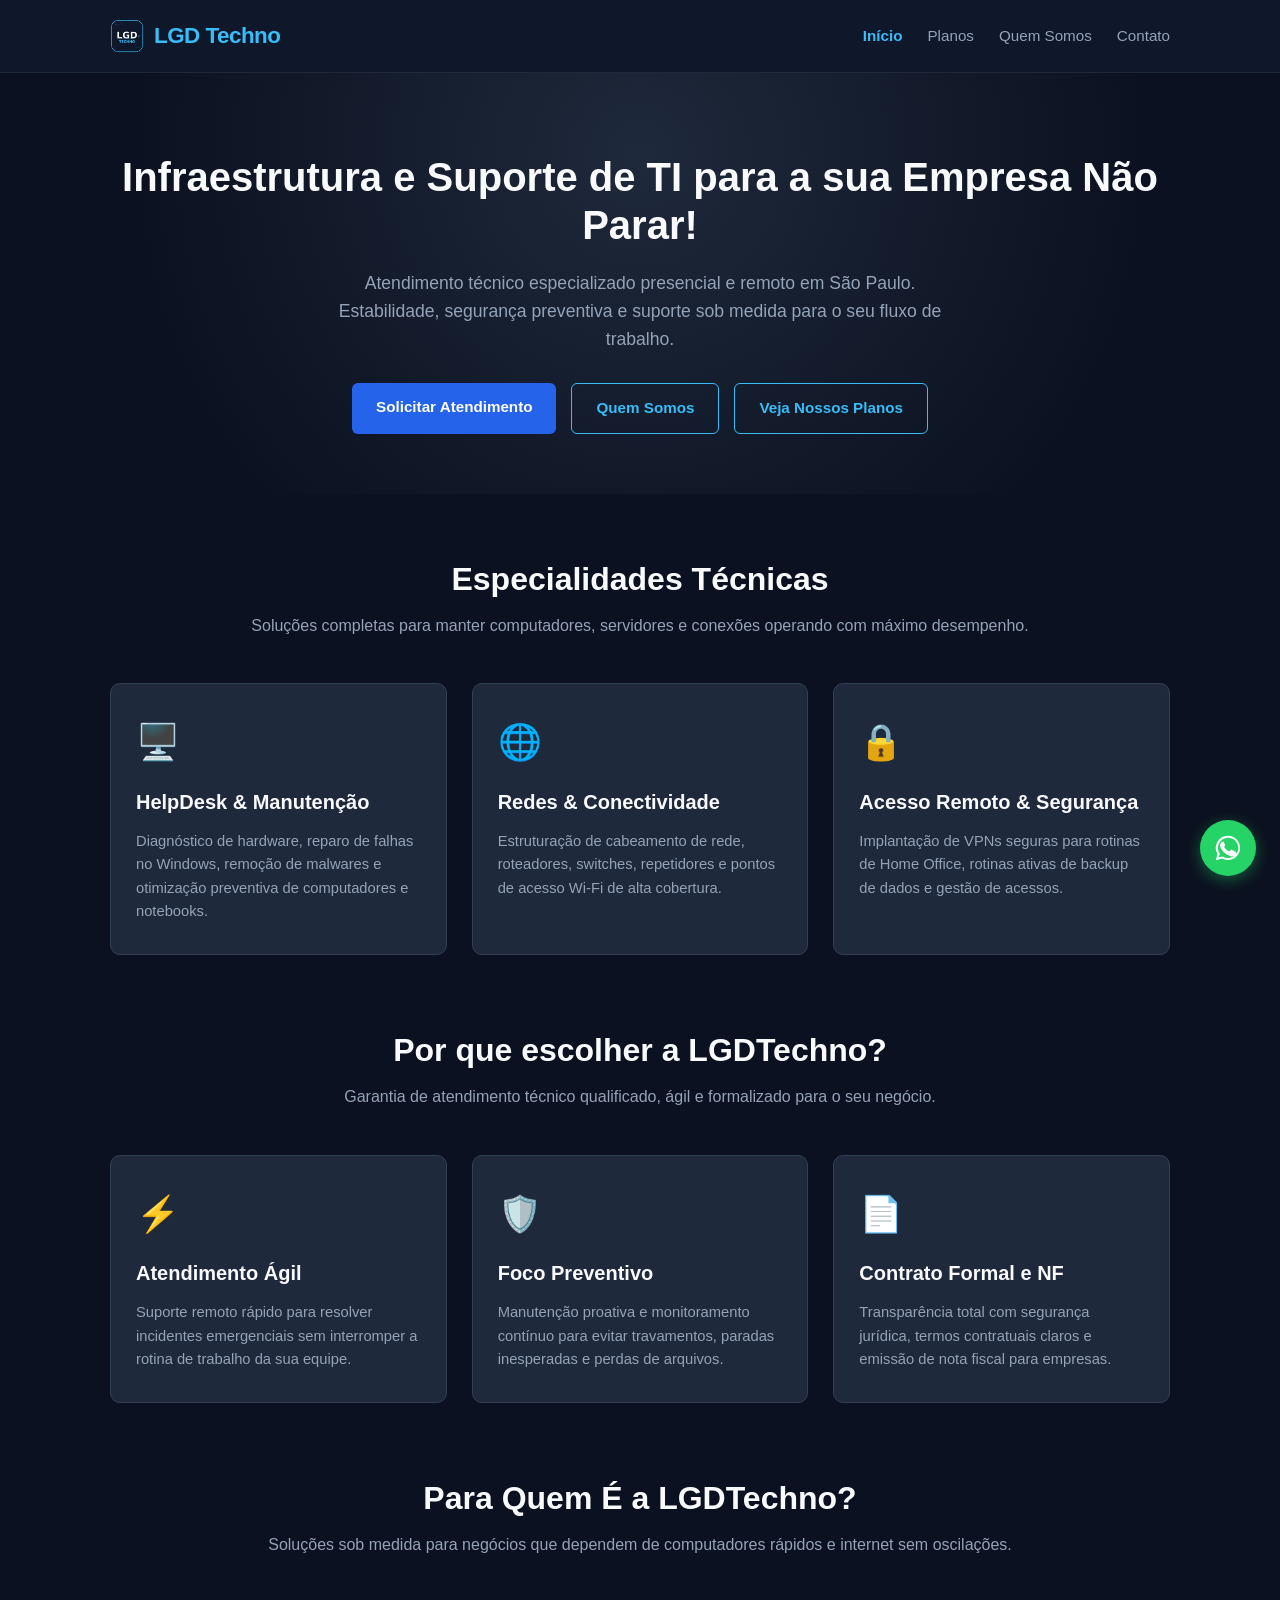
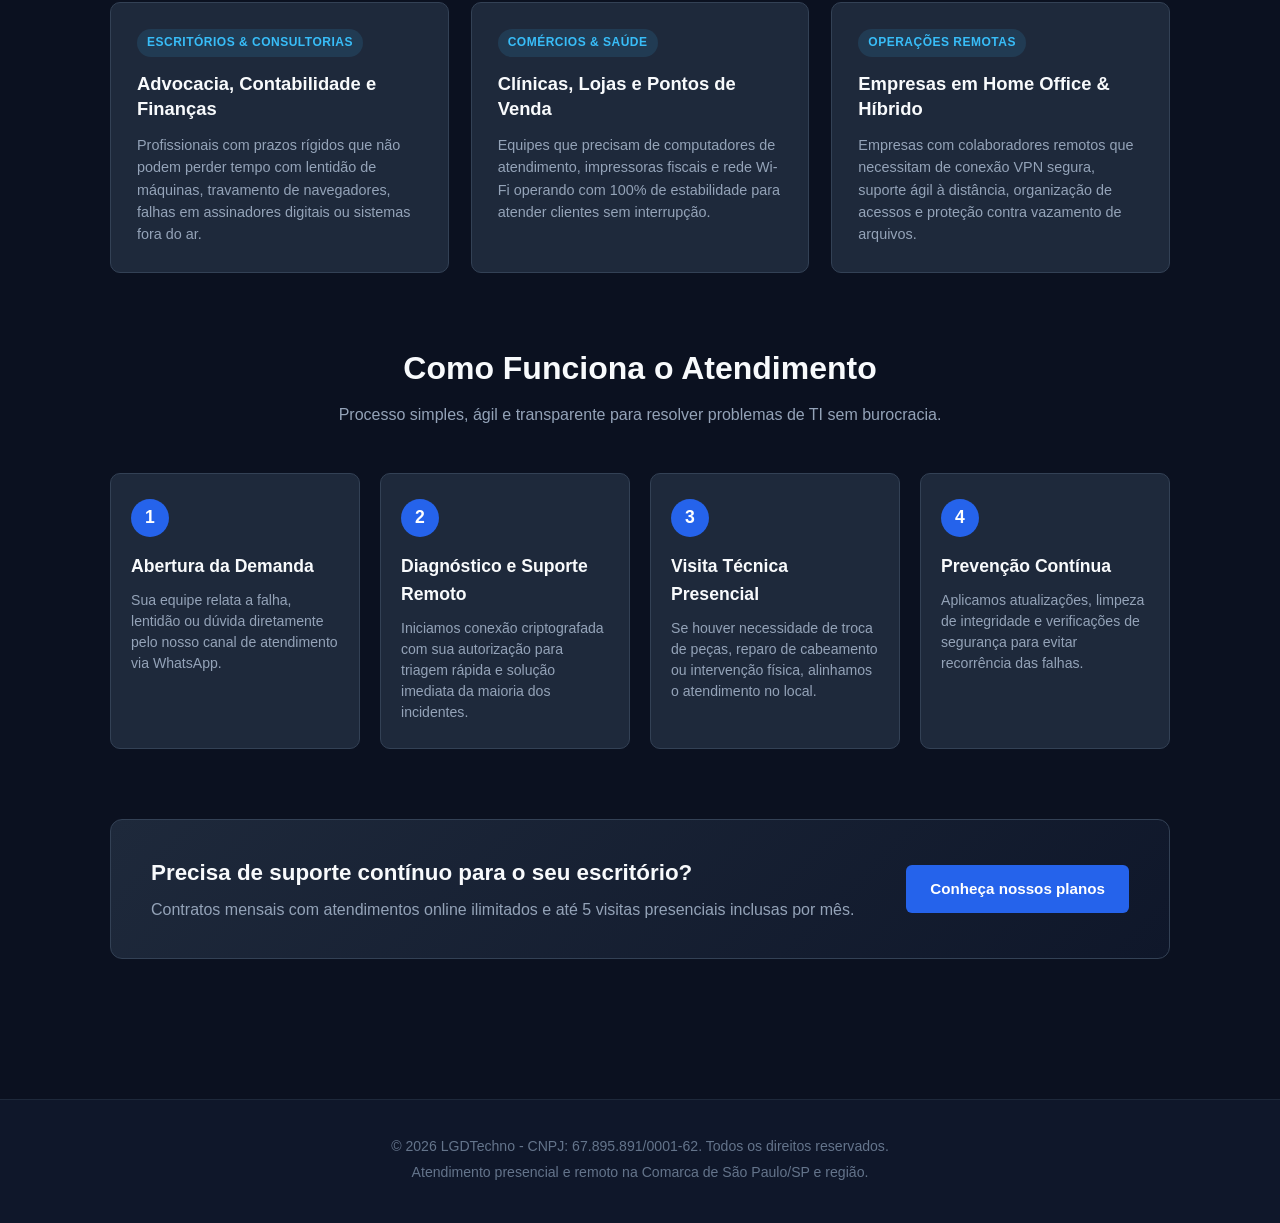
==== commit 69d56abd: "Adiciona secao de publico e segmentos atendidos na pagina inicial" ====
--- a/index.html
+++ b/index.html
@@ -102,6 +102,31 @@
         </article>
       </div>
     </section>
+    <!-- SEÇÃO: SEGMENTOS ATENDIDOS -->
+    <section class="publico-section">
+      <h2>Para Quem É a LGDTechno?</h2>
+      <p class="subtitulo-secao">Soluções sob medida para negócios que dependem de computadores rápidos e internet sem oscilações.</p>
+
+      <div class="publico-grid">
+        <div class="publico-card">
+          <div class="publico-badge">Escritórios & Consultorias</div>
+          <h3>Advocacia, Contabilidade e Finanças</h3>
+          <p>Profissionais com prazos rígidos que não podem perder tempo com lentidão de máquinas, travamento de navegadores, falhas em assinadores digitais ou sistemas fora do ar.</p>
+        </div>
+
+        <div class="publico-card">
+          <div class="publico-badge">Comércios & Saúde</div>
+          <h3>Clínicas, Lojas e Pontos de Venda</h3>
+          <p>Equipes que precisam de computadores de atendimento, impressoras fiscais e rede Wi-Fi operando com 100% de estabilidade para atender clientes sem interrupção.</p>
+        </div>
+
+        <div class="publico-card">
+          <div class="publico-badge">Operações Remotas</div>
+          <h3>Empresas em Home Office & Híbrido</h3>
+          <p>Empresas com colaboradores remotos que necessitam de conexão VPN segura, suporte ágil à distância, organização de acessos e proteção contra vazamento de arquivos.</p>
+        </div>
+      </div>
+    </section>
     <!-- SEÇÃO: COMO FUNCIONA O ATENDIMENTO -->
     <section class="fluxo-atendimento">
       <h2>Como Funciona o Atendimento</h2>
--- a/style.css
+++ b/style.css
@@ -838,4 +838,114 @@
 
 .escopo-lista li strong {
   color: #f8fafc;
+}
+/* ===================================================
+   SEGURANÇA, SIGILO E CONFORMIDADE (SOBRE)
+   =================================================== */
+.seguranca-section {
+  margin: 70px 0 40px;
+}
+
+.seguranca-section h2 {
+  text-align: center;
+  font-size: 2rem;
+  margin-bottom: 8px;
+}
+
+.seguranca-grid {
+  display: grid;
+  grid-template-columns: repeat(auto-fit, minmax(280px, 1fr));
+  gap: 22px;
+  margin-top: 35px;
+}
+
+.seguranca-card {
+  background-color: #1e293b;
+  border: 1px solid #334155;
+  border-radius: 10px;
+  padding: 26px 22px;
+  transition: transform 0.2s ease, border-color 0.2s ease;
+}
+
+.seguranca-card:hover {
+  transform: translateY(-4px);
+  border-color: #38bdf8;
+}
+
+.seguranca-icone {
+  font-size: 2rem;
+  margin-bottom: 12px;
+}
+
+.seguranca-card h3 {
+  font-size: 1.15rem;
+  color: #f8fafc;
+  margin-bottom: 10px;
+}
+
+.seguranca-card p {
+  font-size: 0.9rem;
+  color: #94a3b8;
+  line-height: 1.55;
+}
+/* ===================================================
+   SEGMENTOS ATENDIDOS (INDEX)
+   =================================================== */
+.publico-section {
+  margin: 70px 0;
+}
+
+.publico-section h2 {
+  text-align: center;
+  font-size: 2rem;
+  margin-bottom: 8px;
+}
+
+.publico-grid {
+  display: grid;
+  grid-template-columns: repeat(auto-fit, minmax(280px, 1fr));
+  gap: 22px;
+  margin-top: 35px;
+}
+
+.publico-card {
+  background-color: #1e293b;
+  border: 1px solid #334155;
+  border-radius: 10px;
+  padding: 26px;
+  display: flex;
+  flex-direction: column;
+  transition: transform 0.2s ease, border-color 0.2s ease;
+}
+
+.publico-card:hover {
+  transform: translateY(-4px);
+  border-color: #38bdf8;
+}
+
+.publico-badge {
+  display: inline-block;
+  align-self: flex-start;
+  font-size: 0.75rem;
+  font-weight: 700;
+  text-transform: uppercase;
+  letter-spacing: 0.5px;
+  color: #38bdf8;
+  background-color: rgba(56, 189, 248, 0.12);
+  padding: 4px 10px;
+  border-radius: 20px;
+  margin-bottom: 14px;
+}
+
+.publico-card h3 {
+  color: #f8fafc;
+  font-size: 1.15rem;
+  margin-bottom: 12px;
+  line-height: 1.4;
+}
+
+.publico-card p {
+  color: #94a3b8;
+  font-size: 0.9rem;
+  line-height: 1.55;
 }
--- a/style.css
+++ b/style.css
@@ -838,4 +838,114 @@
 
 .escopo-lista li strong {
   color: #f8fafc;
+}
+/* ===================================================
+   SEGURANÇA, SIGILO E CONFORMIDADE (SOBRE)
+   =================================================== */
+.seguranca-section {
+  margin: 70px 0 40px;
+}
+
+.seguranca-section h2 {
+  text-align: center;
+  font-size: 2rem;
+  margin-bottom: 8px;
+}
+
+.seguranca-grid {
+  display: grid;
+  grid-template-columns: repeat(auto-fit, minmax(280px, 1fr));
+  gap: 22px;
+  margin-top: 35px;
+}
+
+.seguranca-card {
+  background-color: #1e293b;
+  border: 1px solid #334155;
+  border-radius: 10px;
+  padding: 26px 22px;
+  transition: transform 0.2s ease, border-color 0.2s ease;
+}
+
+.seguranca-card:hover {
+  transform: translateY(-4px);
+  border-color: #38bdf8;
+}
+
+.seguranca-icone {
+  font-size: 2rem;
+  margin-bottom: 12px;
+}
+
+.seguranca-card h3 {
+  font-size: 1.15rem;
+  color: #f8fafc;
+  margin-bottom: 10px;
+}
+
+.seguranca-card p {
+  font-size: 0.9rem;
+  color: #94a3b8;
+  line-height: 1.55;
+}
+/* ===================================================
+   SEGMENTOS ATENDIDOS (INDEX)
+   =================================================== */
+.publico-section {
+  margin: 70px 0;
+}
+
+.publico-section h2 {
+  text-align: center;
+  font-size: 2rem;
+  margin-bottom: 8px;
+}
+
+.publico-grid {
+  display: grid;
+  grid-template-columns: repeat(auto-fit, minmax(280px, 1fr));
+  gap: 22px;
+  margin-top: 35px;
+}
+
+.publico-card {
+  background-color: #1e293b;
+  border: 1px solid #334155;
+  border-radius: 10px;
+  padding: 26px;
+  display: flex;
+  flex-direction: column;
+  transition: transform 0.2s ease, border-color 0.2s ease;
+}
+
+.publico-card:hover {
+  transform: translateY(-4px);
+  border-color: #38bdf8;
+}
+
+.publico-badge {
+  display: inline-block;
+  align-self: flex-start;
+  font-size: 0.75rem;
+  font-weight: 700;
+  text-transform: uppercase;
+  letter-spacing: 0.5px;
+  color: #38bdf8;
+  background-color: rgba(56, 189, 248, 0.12);
+  padding: 4px 10px;
+  border-radius: 20px;
+  margin-bottom: 14px;
+}
+
+.publico-card h3 {
+  color: #f8fafc;
+  font-size: 1.15rem;
+  margin-bottom: 12px;
+  line-height: 1.4;
+}
+
+.publico-card p {
+  color: #94a3b8;
+  font-size: 0.9rem;
+  line-height: 1.55;
 }
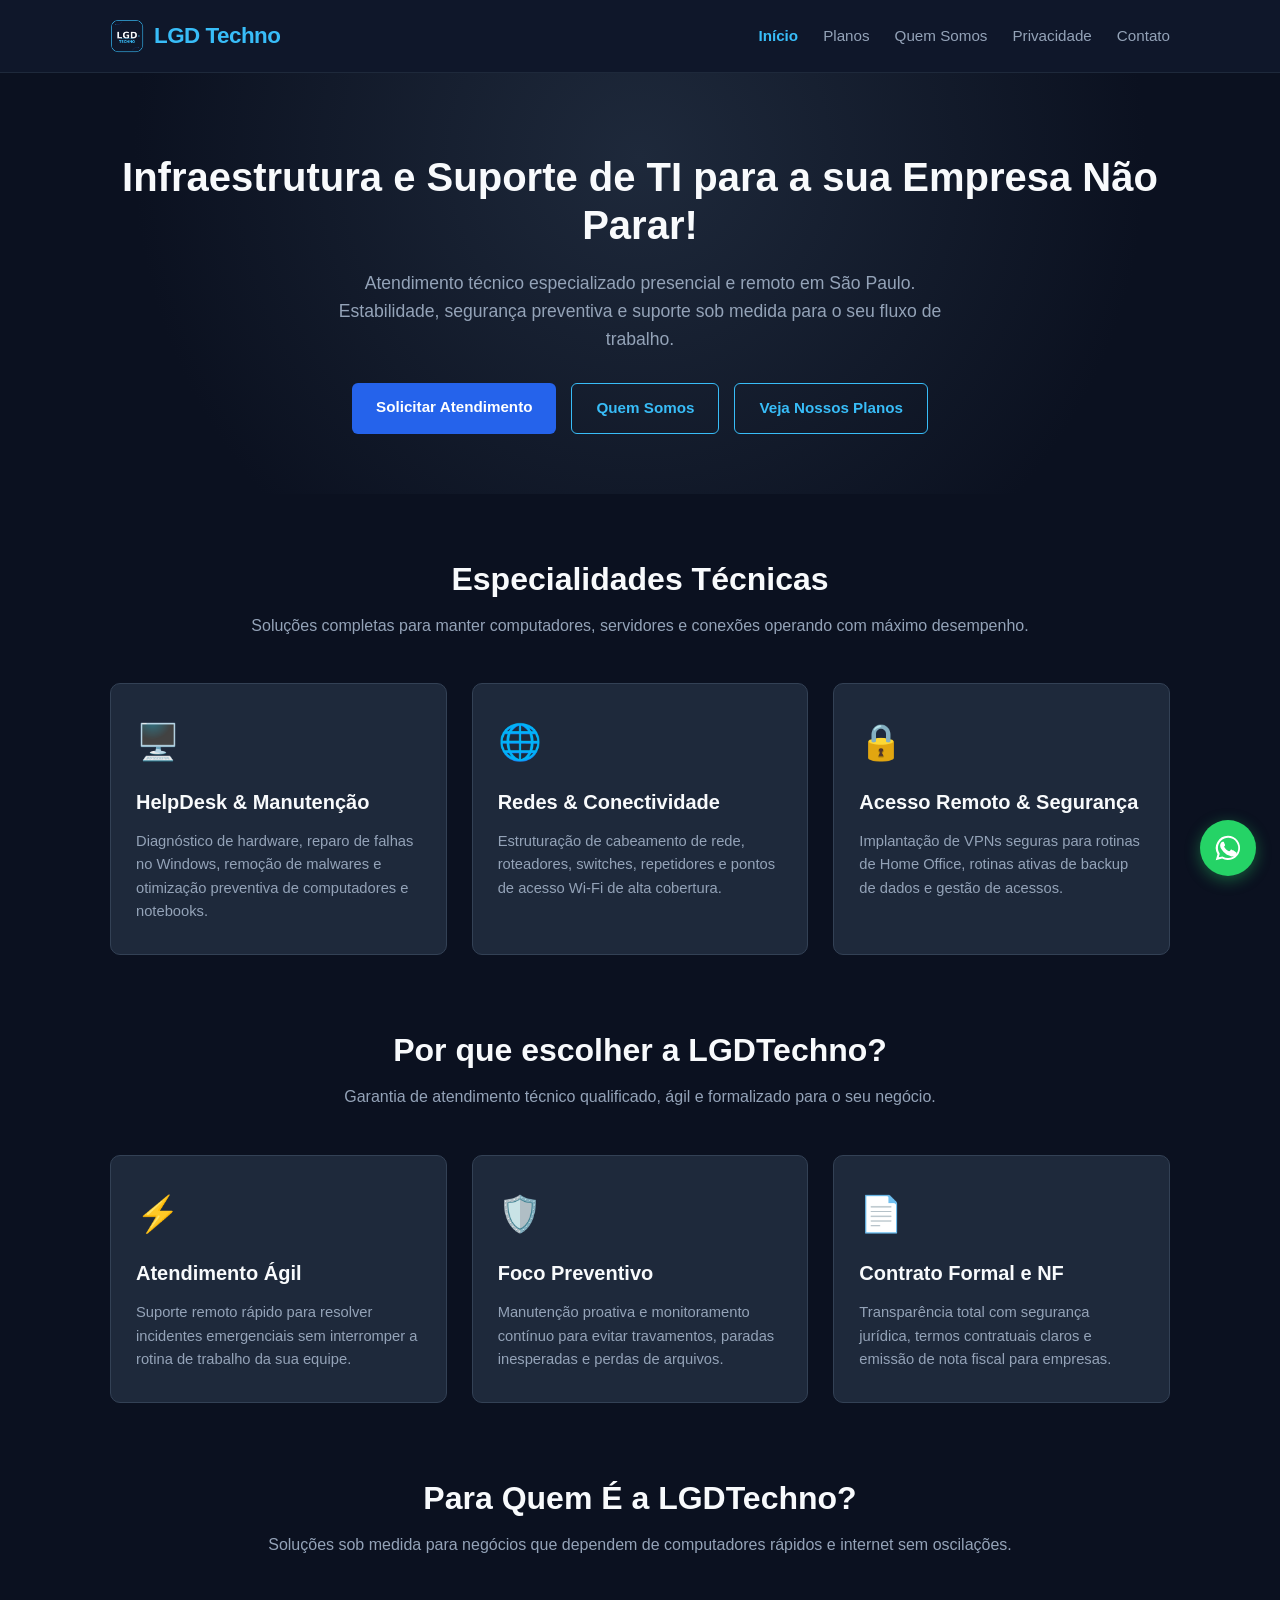
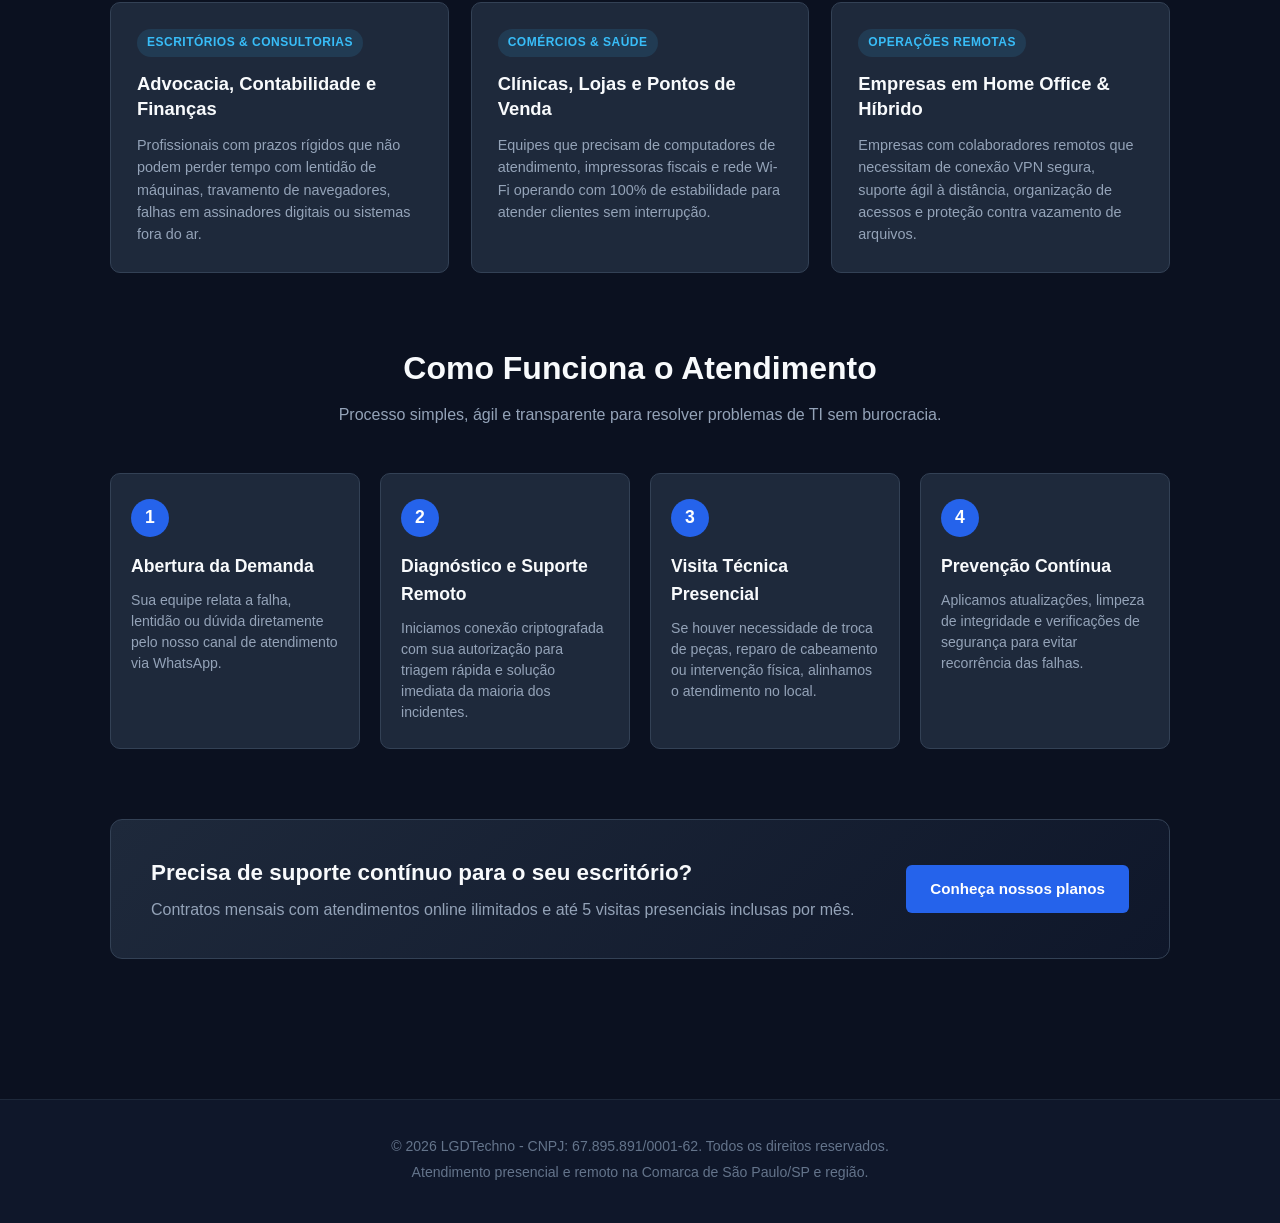
==== commit 339f3467: "Cria pagina de Politica de Privacidade LGPD" ====
--- a/index.html
+++ b/index.html
@@ -34,6 +34,7 @@
           <li><a href="index.html" class="active">Início</a></li>
           <li><a href="planos.html">Planos</a></li>
           <li><a href="sobre.html">Quem Somos</a></li>
+          <li><a href="privacidade.html">Privacidade</a></li>
           <li><a href="contato.html">Contato</a></li>
         </ul>
       </nav>
--- a/style.css
+++ b/style.css
@@ -948,4 +948,94 @@
   color: #94a3b8;
   font-size: 0.9rem;
   line-height: 1.55;
+}
+/* ===================================================
+   CONSENTIMENTO LGPD (FORMULÁRIO DE CONTATO)
+   =================================================== */
+.campo-lgpd {
+  margin: 18px 0 24px;
+}
+
+.checkbox-container {
+  display: flex;
+  align-items: flex-start;
+  gap: 10px;
+  cursor: pointer;
+  user-select: none;
+}
+
+.checkbox-container input[type="checkbox"] {
+  width: 18px;
+  height: 18px;
+  margin-top: 2px;
+  accent-color: #38bdf8;
+  cursor: pointer;
+  flex-shrink: 0;
+}
+
+.texto-lgpd {
+  font-size: 0.85rem;
+  color: #94a3b8;
+  line-height: 1.45;
+}
+
+.texto-lgpd a {
+  color: #38bdf8;
+  text-decoration: underline;
+  transition: color 0.2s ease;
+}
+
+.texto-lgpd a:hover {
+  color: #60a5fa;
+}
+/* ===================================================
+   PÁGINA DE POLÍTICA DE PRIVACIDADE
+   =================================================== */
+.pagina-privacidade {
+  padding: 60px 20px;
+  max-width: 860px;
+  margin: 0 auto;
+}
+
+.conteudo-privacidade h1 {
+  font-size: 2.2rem;
+  color: #f8fafc;
+  margin-bottom: 6px;
+}
+
+.data-atualizacao {
+  font-size: 0.85rem;
+  color: #64748b;
+  margin-bottom: 35px;
+}
+
+.texto-legal h2 {
+  font-size: 1.3rem;
+  color: #38bdf8;
+  margin-top: 32px;
+  margin-bottom: 12px;
+}
+
+.texto-legal p {
+  color: #cbd5e1;
+  font-size: 0.95rem;
+  line-height: 1.7;
+  margin-bottom: 14px;
+}
+
+.texto-legal ul {
+  color: #cbd5e1;
+  font-size: 0.95rem;
+  line-height: 1.6;
+  margin-bottom: 16px;
+  padding-left: 20px;
+}
+
+.texto-legal ul li {
+  margin-bottom: 8px;
+}
+
+.texto-legal a {
+  color: #38bdf8;
+  text-decoration: underline;
 }
--- a/style.css
+++ b/style.css
@@ -948,4 +948,94 @@
   color: #94a3b8;
   font-size: 0.9rem;
   line-height: 1.55;
+}
+/* ===================================================
+   CONSENTIMENTO LGPD (FORMULÁRIO DE CONTATO)
+   =================================================== */
+.campo-lgpd {
+  margin: 18px 0 24px;
+}
+
+.checkbox-container {
+  display: flex;
+  align-items: flex-start;
+  gap: 10px;
+  cursor: pointer;
+  user-select: none;
+}
+
+.checkbox-container input[type="checkbox"] {
+  width: 18px;
+  height: 18px;
+  margin-top: 2px;
+  accent-color: #38bdf8;
+  cursor: pointer;
+  flex-shrink: 0;
+}
+
+.texto-lgpd {
+  font-size: 0.85rem;
+  color: #94a3b8;
+  line-height: 1.45;
+}
+
+.texto-lgpd a {
+  color: #38bdf8;
+  text-decoration: underline;
+  transition: color 0.2s ease;
+}
+
+.texto-lgpd a:hover {
+  color: #60a5fa;
+}
+/* ===================================================
+   PÁGINA DE POLÍTICA DE PRIVACIDADE
+   =================================================== */
+.pagina-privacidade {
+  padding: 60px 20px;
+  max-width: 860px;
+  margin: 0 auto;
+}
+
+.conteudo-privacidade h1 {
+  font-size: 2.2rem;
+  color: #f8fafc;
+  margin-bottom: 6px;
+}
+
+.data-atualizacao {
+  font-size: 0.85rem;
+  color: #64748b;
+  margin-bottom: 35px;
+}
+
+.texto-legal h2 {
+  font-size: 1.3rem;
+  color: #38bdf8;
+  margin-top: 32px;
+  margin-bottom: 12px;
+}
+
+.texto-legal p {
+  color: #cbd5e1;
+  font-size: 0.95rem;
+  line-height: 1.7;
+  margin-bottom: 14px;
+}
+
+.texto-legal ul {
+  color: #cbd5e1;
+  font-size: 0.95rem;
+  line-height: 1.6;
+  margin-bottom: 16px;
+  padding-left: 20px;
+}
+
+.texto-legal ul li {
+  margin-bottom: 8px;
+}
+
+.texto-legal a {
+  color: #38bdf8;
+  text-decoration: underline;
 }
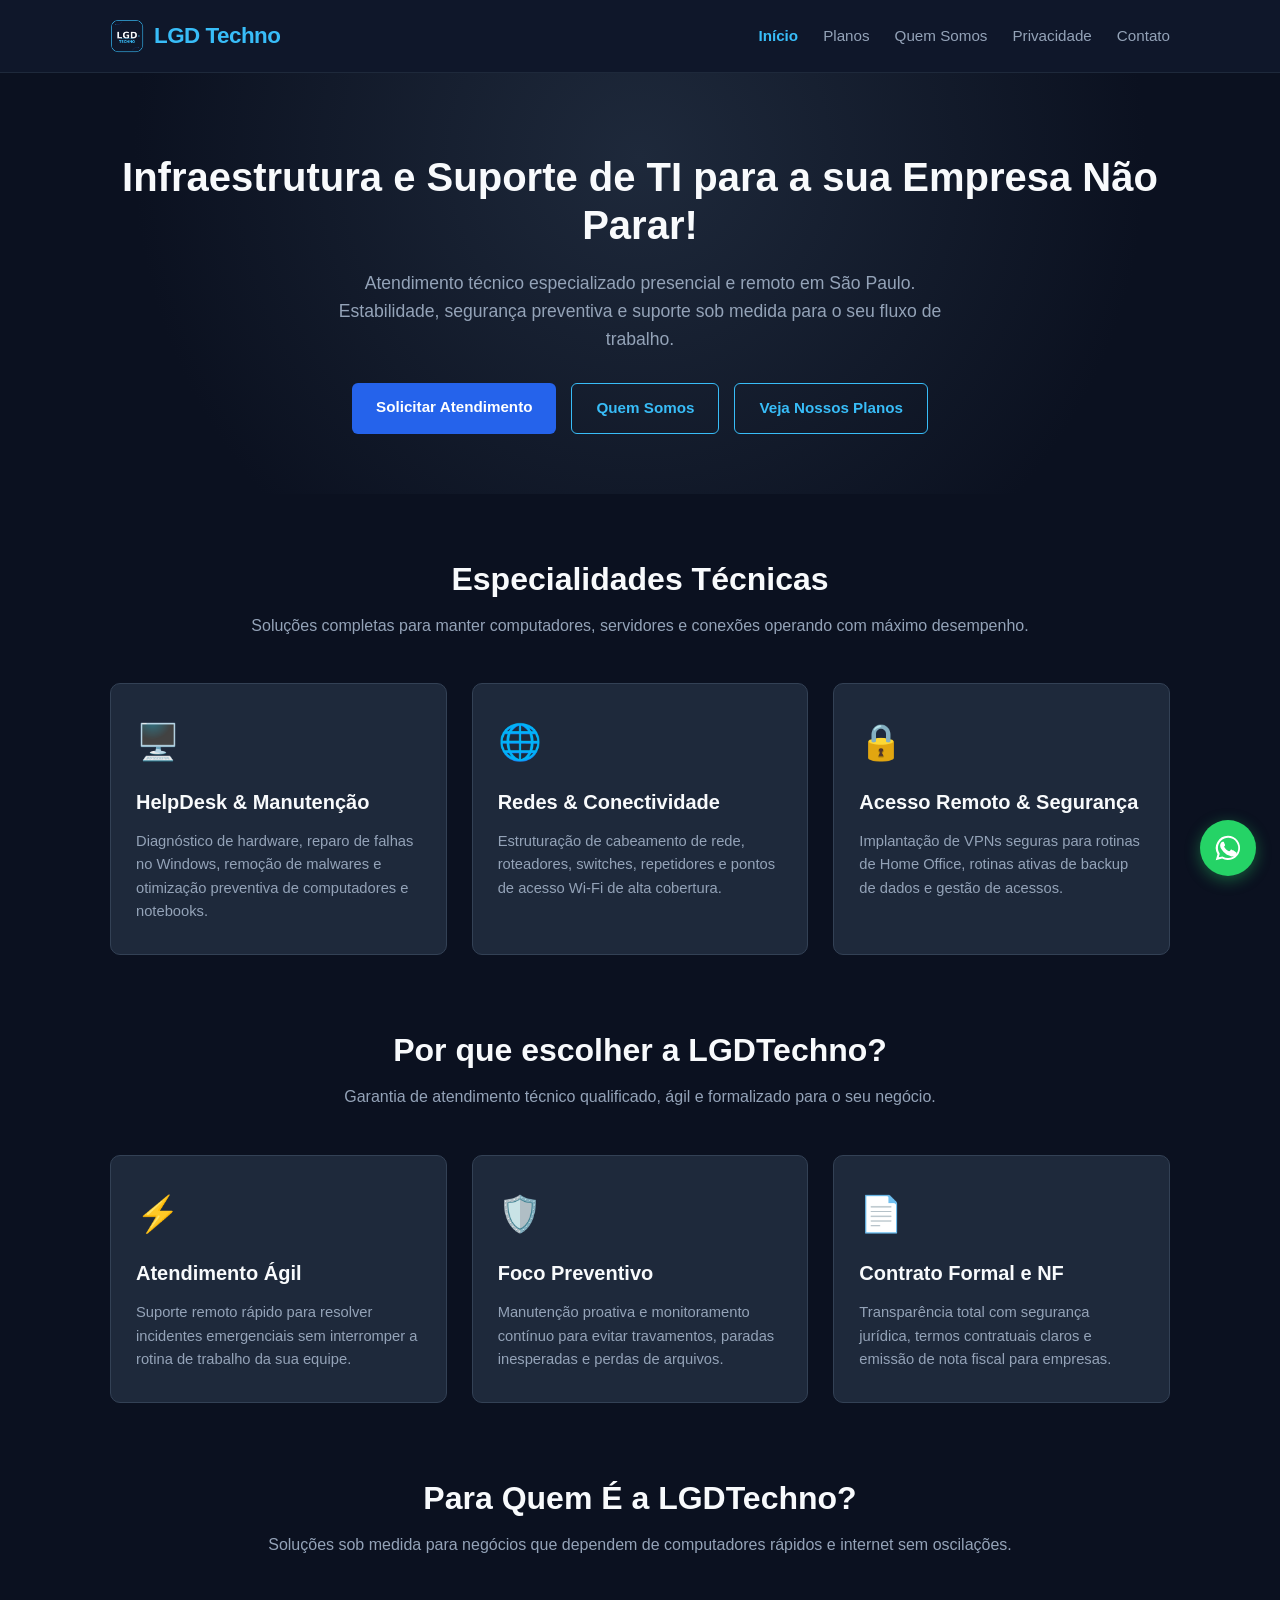
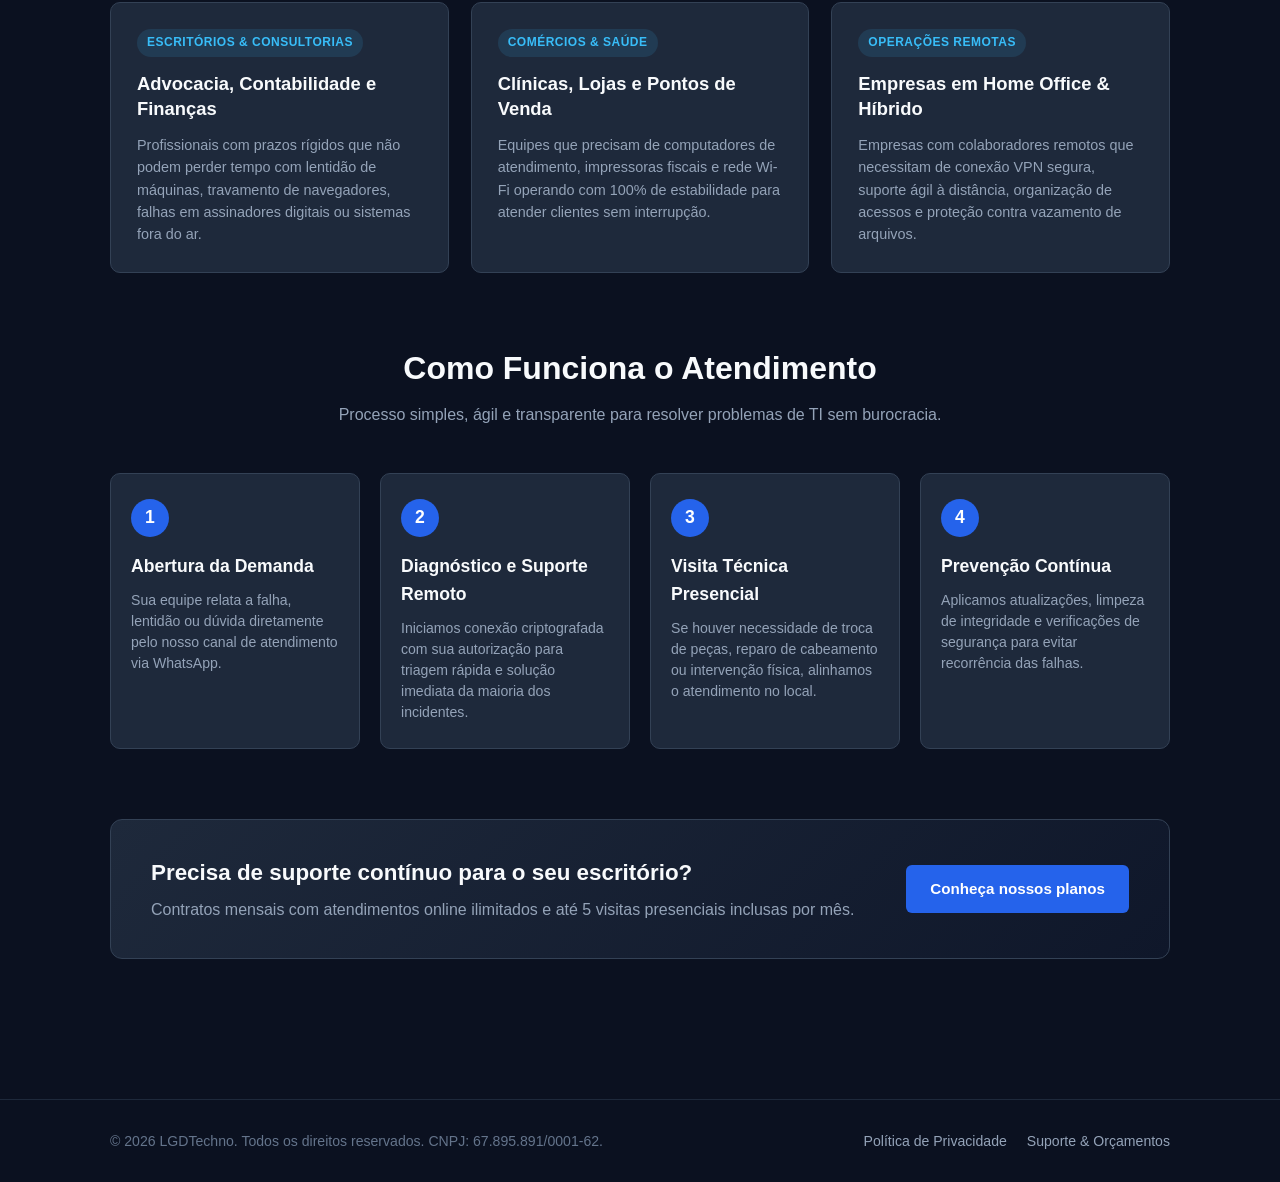
==== commit 8299a422: "Padroniza rodape unificado com link para Politica de Privacidade" ====
--- a/index.html
+++ b/index.html
@@ -168,10 +168,14 @@
     </section>
   </main>
 
+ <!-- RODAPÉ UNIFICADO E CONFORME LGPD -->
   <footer class="rodape">
     <div class="container rodape-conteudo">
-      <p>&copy; 2026 LGDTechno - CNPJ: 67.895.891/0001-62. Todos os direitos reservados.</p>
-      <p>Atendimento presencial e remoto na Comarca de São Paulo/SP e região.</p>
+      <p>© 2026 LGDTechno. Todos os direitos reservados. CNPJ: 67.895.891/0001-62.</p>
+      <div class="rodape-links">
+        <a href="privacidade.html">Política de Privacidade</a>
+        <a href="contato.html">Suporte & Orçamentos</a>
+      </div>
     </div>
   </footer>
 
--- a/style.css
+++ b/style.css
@@ -494,69 +494,48 @@
   border-color: #38bdf8;
 }
 
+/* ===================================================
+   RODAPÉ UNIFICADO
+   =================================================== */
 .rodape {
-  background-color: #0f172a;
+  background-color: #0b1120;
   border-top: 1px solid #1e293b;
-  padding: 35px 0;
+  padding: 30px 20px;
   margin-top: 60px;
-  text-align: center;
-}
-
-.rodape-conteudo p {
+}
+
+.rodape-conteudo {
+  display: flex;
+  justify-content: space-between;
+  align-items: center;
+  flex-wrap: wrap;
+  gap: 15px;
+  font-size: 0.88rem;
   color: #64748b;
-  font-size: 0.88rem;
-  margin-bottom: 4px;
-}
-
-@media (max-width: 768px) {
-  .nav-box {
-    flex-direction: column;
-    gap: 15px;
-  }
-
-  .menu {
-    justify-content: center;
-    flex-wrap: wrap;
-    gap: 15px;
-  }
-
-  .apresentacao h1 {
-    font-size: 2rem;
-  }
-
-  .hero-botoes {
-    flex-direction: column;
-    align-items: stretch;
-  }
-
-  .chamada-plano {
+}
+
+.rodape-links {
+  display: flex;
+  gap: 20px;
+}
+
+.rodape-links a {
+  color: #94a3b8;
+  text-decoration: none;
+  transition: color 0.2s ease;
+}
+
+.rodape-links a:hover {
+  color: #38bdf8;
+  text-decoration: underline;
+}
+
+@media (max-width: 640px) {
+  .rodape-conteudo {
     flex-direction: column;
     text-align: center;
   }
-
-  .plano-preco {
-    justify-content: center;
-  }
-
-  .plano-features {
-    text-align: left;
-    display: inline-block;
-  }
-
-  .sobre-grid {
-    flex-direction: column;
-    text-align: center;
-  }
-
-  .valores-box {
-    flex-direction: column;
-  }
-
-  .form-box {
-    padding: 25px 20px;
-  }
-}
-.diferenciais-section {
+}.diferenciais-section {
   margin-top: 70px;
 }
 
--- a/style.css
+++ b/style.css
@@ -494,69 +494,48 @@
   border-color: #38bdf8;
 }
 
+/* ===================================================
+   RODAPÉ UNIFICADO
+   =================================================== */
 .rodape {
-  background-color: #0f172a;
+  background-color: #0b1120;
   border-top: 1px solid #1e293b;
-  padding: 35px 0;
+  padding: 30px 20px;
   margin-top: 60px;
-  text-align: center;
-}
-
-.rodape-conteudo p {
+}
+
+.rodape-conteudo {
+  display: flex;
+  justify-content: space-between;
+  align-items: center;
+  flex-wrap: wrap;
+  gap: 15px;
+  font-size: 0.88rem;
   color: #64748b;
-  font-size: 0.88rem;
-  margin-bottom: 4px;
-}
-
-@media (max-width: 768px) {
-  .nav-box {
-    flex-direction: column;
-    gap: 15px;
-  }
-
-  .menu {
-    justify-content: center;
-    flex-wrap: wrap;
-    gap: 15px;
-  }
-
-  .apresentacao h1 {
-    font-size: 2rem;
-  }
-
-  .hero-botoes {
-    flex-direction: column;
-    align-items: stretch;
-  }
-
-  .chamada-plano {
+}
+
+.rodape-links {
+  display: flex;
+  gap: 20px;
+}
+
+.rodape-links a {
+  color: #94a3b8;
+  text-decoration: none;
+  transition: color 0.2s ease;
+}
+
+.rodape-links a:hover {
+  color: #38bdf8;
+  text-decoration: underline;
+}
+
+@media (max-width: 640px) {
+  .rodape-conteudo {
     flex-direction: column;
     text-align: center;
   }
-
-  .plano-preco {
-    justify-content: center;
-  }
-
-  .plano-features {
-    text-align: left;
-    display: inline-block;
-  }
-
-  .sobre-grid {
-    flex-direction: column;
-    text-align: center;
-  }
-
-  .valores-box {
-    flex-direction: column;
-  }
-
-  .form-box {
-    padding: 25px 20px;
-  }
-}
-.diferenciais-section {
+}.diferenciais-section {
   margin-top: 70px;
 }
 
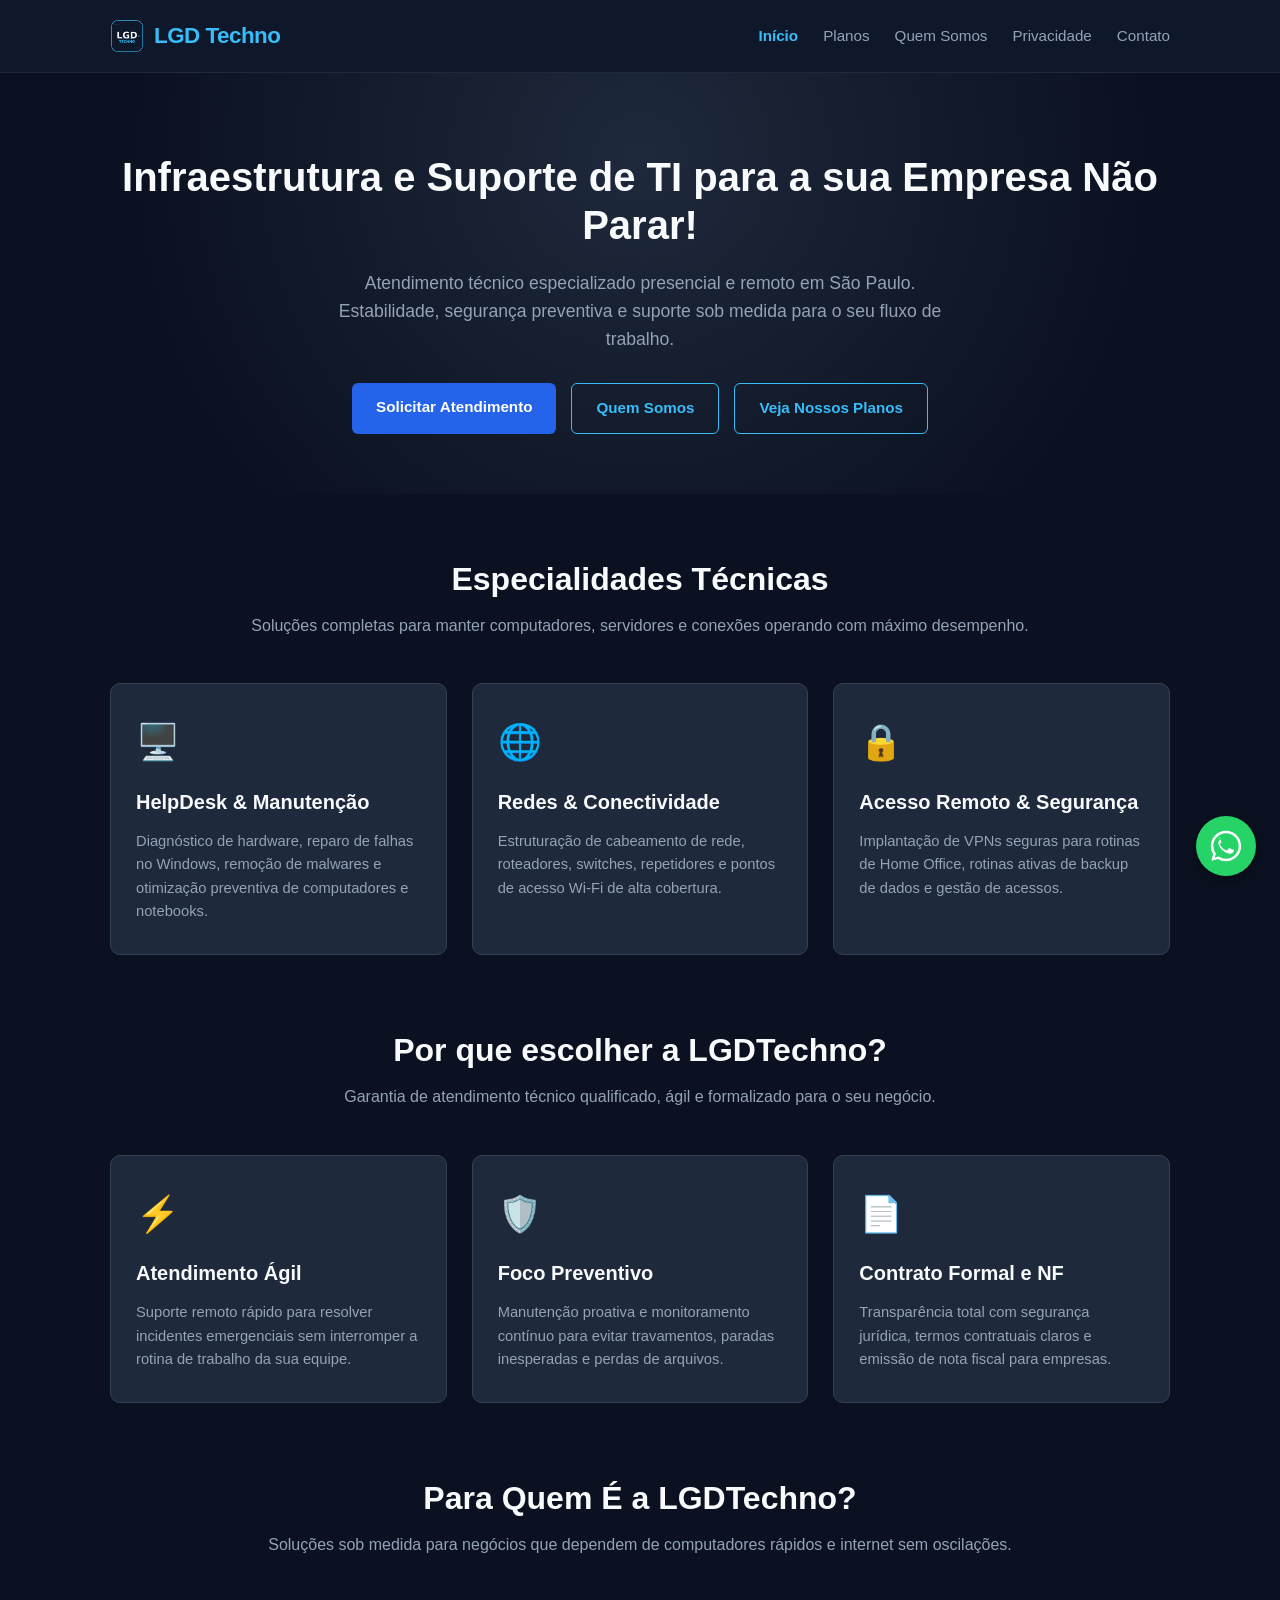
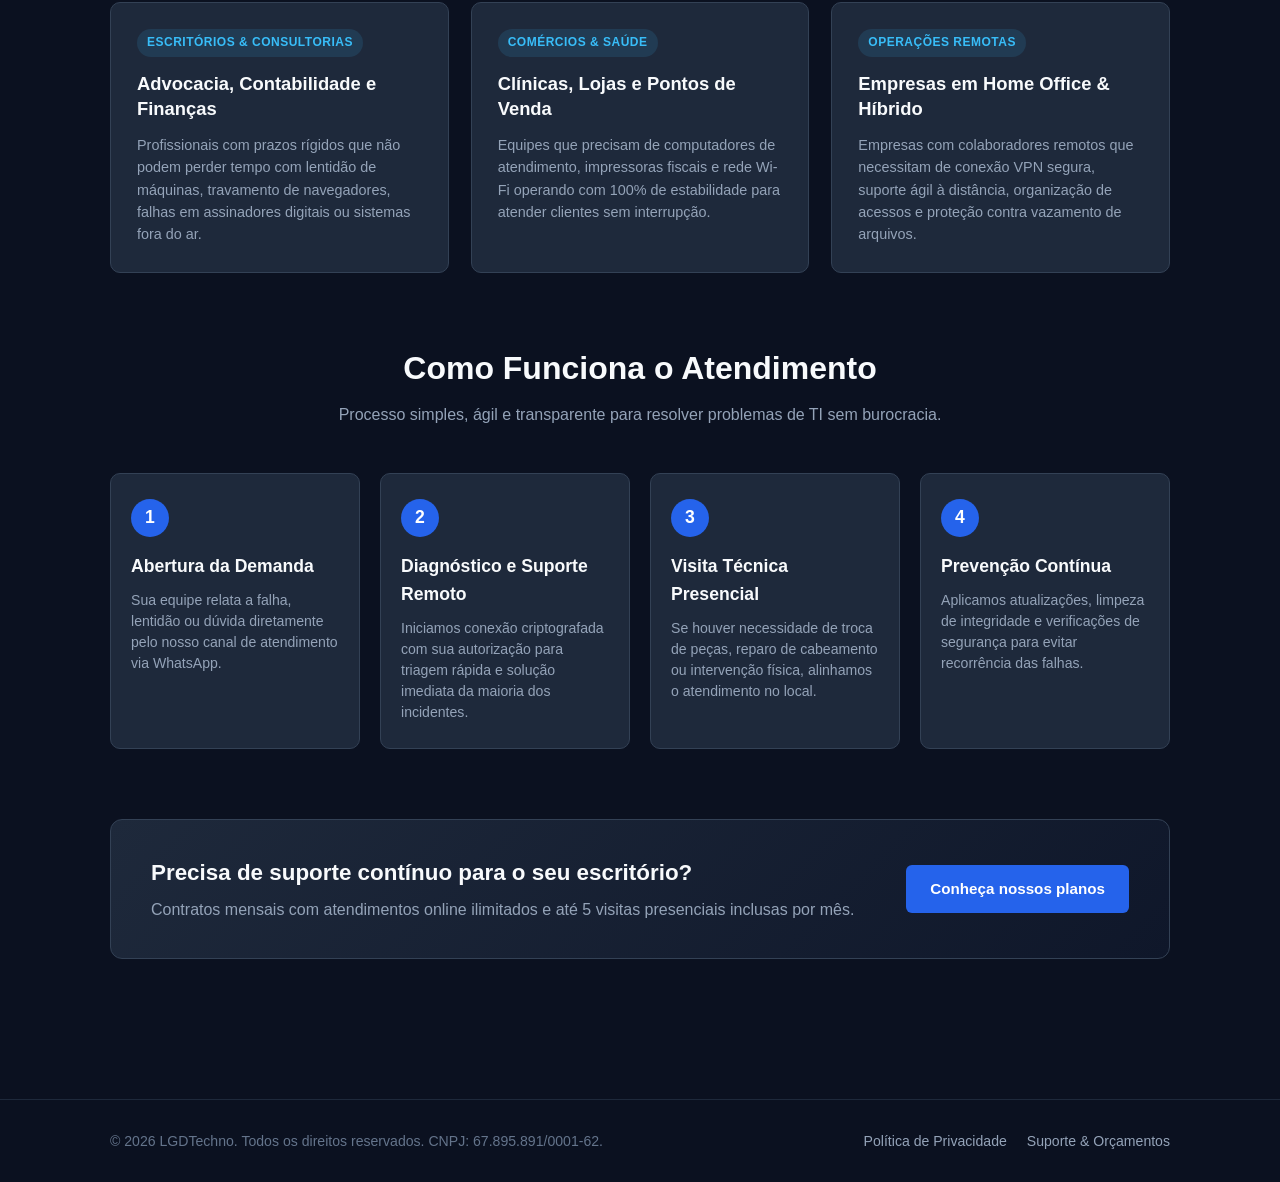
==== commit c20996d6: "Ajusta icone flutuante identico ao oficial do WhatsApp" ====
--- a/index.html
+++ b/index.html
@@ -179,9 +179,10 @@
     </div>
   </footer>
 
-<a href="https://wa.link/bamt0f" target="_blank" class="whatsapp-float" aria-label="Fale conosco pelo WhatsApp">
-  <svg viewBox="0 0 32 32" width="28" height="28" fill="currentColor">
-    <path d="M16 2a13.9 13.9 0 0 0-12 21L2 30l7.2-1.9A13.9 13.9 0 1 0 16 2zm0 25.5a11.5 11.5 0 0 1-5.9-1.6l-.4-.3-4.3 1.1 1.2-4.2-.3-.4a11.6 11.6 0 1 1 9.4 5.4zm6.4-8.6c-.3-.2-2-.1-2.3-1.1-.3-.2-.6-.3-.9.1s-1.1 1.4-1.3 1.6-.5.2-.8.1a10.8 10.8 0 0 1-3.2-2 11.8 11.8 0 0 1-2.2-2.7c-.2-.4 0-.6.1-.8.1-.1.3-.4.5-.6.2-.2.2-.3.3-.5.1-.2 0-.4 0-.5s-.9-2.2-1.2-3c-.3-.8-.7-.7-.9-.7h-.8a1.6 1.6 0 0 0-1.2.6 5 5 0 0 0-1.5 3.7c0 2.2 1.6 4.3 1.8 4.6.2.3 3.1 4.8 7.7 6.7 1.1.4 2 .7 2.7.9 1.1.4 2.1.3 2.9.2.9-.1 2.8-1.1 3.2-2.3.4-1.1.4-2.1.3-2.3-.2-.1-.5-.2-.9-.4z"/>
+
+  <a href="https://wa.me/5511998541672" class="whatsapp-flutuante" target="_blank" rel="noopener noreferrer" aria-label="Falar no WhatsApp">
+  <svg viewBox="0 0 32 32" class="whatsapp-icone-svg" fill="currentColor">
+    <path d="M16 2.5C8.544 2.5 2.5 8.544 2.5 16c0 2.625.753 5.078 2.062 7.156L3 29l6.094-1.531C11.125 28.625 13.484 29.5 16 29.5c7.456 0 13.5-6.044 13.5-13.5S23.456 2.5 16 2.5zm0 2.25c6.225 0 11.25 5.025 11.25 11.25s-5.025 11.25-11.25 11.25c-2.188 0-4.219-.625-5.938-1.719l-.438-.281-3.625.906.969-3.531-.281-.469A11.17 11.17 0 0 1 4.75 16C4.75 9.775 9.775 4.75 16 4.75zm-4.781 5.406c-.281 0-.625.094-.906.406-.313.313-1.188 1.156-1.188 2.813 0 1.656 1.219 3.281 1.375 3.5.188.219 2.344 3.75 5.813 5.094 2.875 1.125 3.469.906 4.094.844.625-.063 2-.813 2.281-1.594.281-.781.281-1.469.188-1.594-.094-.125-.344-.219-.75-.406-.406-.188-2.406-1.188-2.781-1.313-.375-.125-.656-.188-.938.219-.281.406-1.063 1.313-1.313 1.594-.25.281-.469.313-.875.125-.406-.188-1.719-.625-3.281-2.031-1.219-1.094-2.031-2.438-2.281-2.844-.25-.406-.031-.625.188-.813.188-.188.406-.469.625-.719.188-.25.25-.406.375-.688.125-.281.063-.531-.031-.719-.094-.188-.875-2.188-1.25-2.969-.375-.75-.719-.656-.969-.656h-.219z"/>
   </svg>
 </a>
 
--- a/style.css
+++ b/style.css
@@ -544,28 +544,57 @@
   font-size: 2rem;
   margin-bottom: 8px;
 }
-.whatsapp-float {
+/* ===================================================
+   BOTÃO FLUTUANTE IDÊNTICO AO WHATSAPP
+   =================================================== */
+.whatsapp-flutuante {
   position: fixed;
   bottom: 24px;
   right: 24px;
-  background-color: #25d366;
+  width: 60px;
+  height: 60px;
+  background-color: #25D366;
   color: #ffffff;
-  width: 56px;
-  height: 56px;
   border-radius: 50%;
   display: flex;
   align-items: center;
   justify-content: center;
-  box-shadow: 0 4px 15px rgba(37, 211, 102, 0.4);
+  box-shadow: 0 4px 14px rgba(0, 0, 0, 0.35);
   z-index: 9999;
-  transition: transform 0.2s ease, box-shadow 0.2s ease;
-}
-
-.whatsapp-float:hover {
+  cursor: pointer;
+  transition: transform 0.25s ease, box-shadow 0.25s ease, background-color 0.25s ease;
+  text-decoration: none;
+}
+
+.whatsapp-icone-svg {
+  width: 36px;
+  height: 36px;
+  fill: #ffffff;
+}
+
+.whatsapp-flutuante:hover {
+  background-color: #20ba5a;
   transform: scale(1.1);
-  box-shadow: 0 6px 20px rgba(37, 211, 102, 0.6);
-}
-
+  box-shadow: 0 6px 20px rgba(37, 211, 102, 0.45);
+}
+
+.whatsapp-flutuante:active {
+  transform: scale(0.95);
+}
+
+@media (max-width: 640px) {
+  .whatsapp-flutuante {
+    bottom: 18px;
+    right: 18px;
+    width: 54px;
+    height: 54px;
+  }
+
+  .whatsapp-icone-svg {
+    width: 32px;
+    height: 32px;
+  }
+}
 .faq-section {
   margin: 70px 0 30px;
 }
@@ -1017,4 +1046,297 @@
 .texto-legal a {
   color: #38bdf8;
   text-decoration: underline;
+}
+/* ===================================================
+   OTIMIZAÇÕES RESPONSIVAS (MOBILE FIRST / ADAPTAÇÃO)
+   =================================================== */
+
+/* Evita que qualquer elemento force barra de rolagem lateral */
+html, body {
+  overflow-x: hidden;
+  width: 100%;
+}
+
+* {
+  box-sizing: border-box;
+}
+
+/* Telas até 768px (Tablets e Smartphones) */
+@media (max-width: 768px) {
+  
+  /* 1. Cabeçalho e Menu */
+  .nav-box {
+    flex-direction: column;
+    gap: 15px;
+    padding: 15px 10px;
+    text-align: center;
+  }
+
+  .logo {
+    justify-content: center;
+  }
+
+  .menu {
+    display: flex;
+    flex-wrap: wrap;
+    justify-content: center;
+    gap: 12px 18px;
+    padding: 0;
+    margin: 0;
+  }
+
+  .menu li a {
+    font-size: 0.95rem;
+    padding: 6px 4px;
+  }
+
+  /* 2. Tipografia e Seções Gerais */
+  h1 {
+    font-size: 1.8rem !important;
+    line-height: 1.25 !important;
+  }
+
+  h2 {
+    font-size: 1.5rem !important;
+  }
+
+  .subtitulo-secao,
+  .hero-subtitulo {
+    font-size: 0.95rem !important;
+  }
+
+  /* 3. Ajuste de Grids para 1 Coluna em Telas Menores */
+  .servicos-grid,
+  .planos-grid,
+  .passos-grid,
+  .publico-grid,
+  .seguranca-grid,
+  .escopo-grid,
+  .valores-grid {
+    grid-template-columns: 1fr !important;
+    gap: 16px !important;
+  }
+
+  /* 4. Tabela de Comparação (Scroll horizontal suave) */
+  .tabela-container {
+    width: 100%;
+    overflow-x: auto;
+    -webkit-overflow-scrolling: touch;
+  }
+
+  .tabela-comparativa {
+    min-width: 520px; /* Garante que a tabela não fique ilegível e permita deslizar */
+  }
+
+  .tabela-comparativa th,
+  .tabela-comparativa td {
+    padding: 12px 14px;
+    font-size: 0.85rem;
+  }
+
+  /* 5. Formulário de Contato e Consentimento LGPD */
+  .form-contato,
+  .formulario-card {
+    padding: 20px 15px !important;
+    width: 100% !important;
+  }
+
+  .campo-lgpd {
+    margin: 16px 0 20px;
+  }
+
+  .texto-lgpd {
+    font-size: 0.8rem;
+  }
+
+  /* 6. Botão Flutuante do WhatsApp */
+  .whatsapp-flutuante,
+  .btn-whatsapp {
+    bottom: 18px;
+    right: 18px;
+    padding: 10px 14px;
+    font-size: 0.85rem;
+  }
+}
+
+/* Telas muito pequenas (Smartphones até 480px) */
+@media (max-width: 480px) {
+  .logo span {
+    font-size: 1.25rem;
+  }
+
+  .logo-icone {
+    width: 30px;
+    height: 30px;
+  }
+
+  .menu {
+    gap: 8px 14px;
+  }
+
+  .menu li a {
+    font-size: 0.88rem;
+  }
+}
+/* ===================================================
+   FORMULÁRIO DE CONTATO MODERNO
+   =================================================== */
+.pagina-contato {
+  display: flex;
+  justify-content: center;
+  align-items: center;
+  padding: 50px 20px;
+}
+
+.formulario-card {
+  background-color: #1e293b;
+  border: 1px solid #334155;
+  border-radius: 12px;
+  padding: 40px;
+  width: 100%;
+  max-width: 650px;
+  box-shadow: 0 10px 25px -5px rgba(0, 0, 0, 0.3), 0 8px 10px -6px rgba(0, 0, 0, 0.3);
+}
+
+.formulario-cabecalho {
+  text-align: center;
+  margin-bottom: 30px;
+}
+
+.formulario-cabecalho h2 {
+  font-size: 1.85rem;
+  color: #f8fafc;
+  margin-bottom: 8px;
+}
+
+.formulario-cabecalho p {
+  font-size: 0.95rem;
+  color: #94a3b8;
+  line-height: 1.5;
+}
+
+.formulario-contato {
+  display: flex;
+  flex-direction: column;
+  gap: 20px;
+}
+
+.campo-duplo {
+  display: grid;
+  grid-template-columns: 1fr 1fr;
+  gap: 16px;
+}
+
+.campo-grupo {
+  display: flex;
+  flex-direction: column;
+  gap: 7px;
+  text-align: left;
+}
+
+.campo-grupo label {
+  font-size: 0.88rem;
+  font-weight: 600;
+  color: #cbd5e1;
+}
+
+.obrigatorio {
+  color: #38bdf8;
+}
+
+.campo-grupo input,
+.campo-grupo textarea {
+  background-color: #0f172a;
+  border: 1px solid #334155;
+  border-radius: 8px;
+  padding: 12px 16px;
+  color: #f8fafc;
+  font-size: 0.95rem;
+  font-family: inherit;
+  transition: border-color 0.2s ease, box-shadow 0.2s ease;
+  outline: none;
+}
+
+.campo-grupo input::placeholder,
+.campo-grupo textarea::placeholder {
+  color: #64748b;
+}
+
+.campo-grupo input:focus,
+.campo-grupo textarea:focus {
+  border-color: #38bdf8;
+  box-shadow: 0 0 0 3px rgba(56, 189, 248, 0.15);
+}
+
+.campo-grupo textarea {
+  resize: vertical;
+  min-height: 110px;
+}
+
+/* Checkbox LGPD */
+.campo-lgpd {
+  margin: 5px 0 10px;
+}
+
+.checkbox-container {
+  display: flex;
+  align-items: flex-start;
+  gap: 12px;
+  cursor: pointer;
+  user-select: none;
+}
+
+.checkbox-container input[type="checkbox"] {
+  width: 18px;
+  height: 18px;
+  margin-top: 3px;
+  accent-color: #2563eb;
+  cursor: pointer;
+  flex-shrink: 0;
+}
+
+.texto-lgpd {
+  font-size: 0.85rem;
+  color: #94a3b8;
+  line-height: 1.5;
+}
+
+.texto-lgpd a {
+  color: #38bdf8;
+  text-decoration: underline;
+}
+
+/* Botão de Envio WhatsApp */
+.btn-enviar-whats {
+  background: linear-gradient(135deg, #16a34a, #22c55e);
+  color: #ffffff;
+  border: none;
+  border-radius: 8px;
+  padding: 15px 24px;
+  font-size: 1rem;
+  font-weight: 700;
+  display: flex;
+  align-items: center;
+  justify-content: center;
+  gap: 10px;
+  cursor: pointer;
+  transition: background 0.2s ease, transform 0.2s ease, box-shadow 0.2s ease;
+  width: 100%;
+}
+
+.btn-enviar-whats:hover {
+  background: linear-gradient(135deg, #15803d, #16a34a);
+  transform: translateY(-2px);
+  box-shadow: 0 4px 12px rgba(34, 197, 94, 0.3);
+}
+
+/* Ajuste para telas pequenas */
+@media (max-width: 640px) {
+  .formulario-card {
+    padding: 24px 16px;
+  }
+
+  .campo-duplo {
+    grid-template-columns: 1fr;
+  }
 }
--- a/style.css
+++ b/style.css
@@ -544,28 +544,57 @@
   font-size: 2rem;
   margin-bottom: 8px;
 }
-.whatsapp-float {
+/* ===================================================
+   BOTÃO FLUTUANTE IDÊNTICO AO WHATSAPP
+   =================================================== */
+.whatsapp-flutuante {
   position: fixed;
   bottom: 24px;
   right: 24px;
-  background-color: #25d366;
+  width: 60px;
+  height: 60px;
+  background-color: #25D366;
   color: #ffffff;
-  width: 56px;
-  height: 56px;
   border-radius: 50%;
   display: flex;
   align-items: center;
   justify-content: center;
-  box-shadow: 0 4px 15px rgba(37, 211, 102, 0.4);
+  box-shadow: 0 4px 14px rgba(0, 0, 0, 0.35);
   z-index: 9999;
-  transition: transform 0.2s ease, box-shadow 0.2s ease;
-}
-
-.whatsapp-float:hover {
+  cursor: pointer;
+  transition: transform 0.25s ease, box-shadow 0.25s ease, background-color 0.25s ease;
+  text-decoration: none;
+}
+
+.whatsapp-icone-svg {
+  width: 36px;
+  height: 36px;
+  fill: #ffffff;
+}
+
+.whatsapp-flutuante:hover {
+  background-color: #20ba5a;
   transform: scale(1.1);
-  box-shadow: 0 6px 20px rgba(37, 211, 102, 0.6);
-}
-
+  box-shadow: 0 6px 20px rgba(37, 211, 102, 0.45);
+}
+
+.whatsapp-flutuante:active {
+  transform: scale(0.95);
+}
+
+@media (max-width: 640px) {
+  .whatsapp-flutuante {
+    bottom: 18px;
+    right: 18px;
+    width: 54px;
+    height: 54px;
+  }
+
+  .whatsapp-icone-svg {
+    width: 32px;
+    height: 32px;
+  }
+}
 .faq-section {
   margin: 70px 0 30px;
 }
@@ -1017,4 +1046,297 @@
 .texto-legal a {
   color: #38bdf8;
   text-decoration: underline;
+}
+/* ===================================================
+   OTIMIZAÇÕES RESPONSIVAS (MOBILE FIRST / ADAPTAÇÃO)
+   =================================================== */
+
+/* Evita que qualquer elemento force barra de rolagem lateral */
+html, body {
+  overflow-x: hidden;
+  width: 100%;
+}
+
+* {
+  box-sizing: border-box;
+}
+
+/* Telas até 768px (Tablets e Smartphones) */
+@media (max-width: 768px) {
+  
+  /* 1. Cabeçalho e Menu */
+  .nav-box {
+    flex-direction: column;
+    gap: 15px;
+    padding: 15px 10px;
+    text-align: center;
+  }
+
+  .logo {
+    justify-content: center;
+  }
+
+  .menu {
+    display: flex;
+    flex-wrap: wrap;
+    justify-content: center;
+    gap: 12px 18px;
+    padding: 0;
+    margin: 0;
+  }
+
+  .menu li a {
+    font-size: 0.95rem;
+    padding: 6px 4px;
+  }
+
+  /* 2. Tipografia e Seções Gerais */
+  h1 {
+    font-size: 1.8rem !important;
+    line-height: 1.25 !important;
+  }
+
+  h2 {
+    font-size: 1.5rem !important;
+  }
+
+  .subtitulo-secao,
+  .hero-subtitulo {
+    font-size: 0.95rem !important;
+  }
+
+  /* 3. Ajuste de Grids para 1 Coluna em Telas Menores */
+  .servicos-grid,
+  .planos-grid,
+  .passos-grid,
+  .publico-grid,
+  .seguranca-grid,
+  .escopo-grid,
+  .valores-grid {
+    grid-template-columns: 1fr !important;
+    gap: 16px !important;
+  }
+
+  /* 4. Tabela de Comparação (Scroll horizontal suave) */
+  .tabela-container {
+    width: 100%;
+    overflow-x: auto;
+    -webkit-overflow-scrolling: touch;
+  }
+
+  .tabela-comparativa {
+    min-width: 520px; /* Garante que a tabela não fique ilegível e permita deslizar */
+  }
+
+  .tabela-comparativa th,
+  .tabela-comparativa td {
+    padding: 12px 14px;
+    font-size: 0.85rem;
+  }
+
+  /* 5. Formulário de Contato e Consentimento LGPD */
+  .form-contato,
+  .formulario-card {
+    padding: 20px 15px !important;
+    width: 100% !important;
+  }
+
+  .campo-lgpd {
+    margin: 16px 0 20px;
+  }
+
+  .texto-lgpd {
+    font-size: 0.8rem;
+  }
+
+  /* 6. Botão Flutuante do WhatsApp */
+  .whatsapp-flutuante,
+  .btn-whatsapp {
+    bottom: 18px;
+    right: 18px;
+    padding: 10px 14px;
+    font-size: 0.85rem;
+  }
+}
+
+/* Telas muito pequenas (Smartphones até 480px) */
+@media (max-width: 480px) {
+  .logo span {
+    font-size: 1.25rem;
+  }
+
+  .logo-icone {
+    width: 30px;
+    height: 30px;
+  }
+
+  .menu {
+    gap: 8px 14px;
+  }
+
+  .menu li a {
+    font-size: 0.88rem;
+  }
+}
+/* ===================================================
+   FORMULÁRIO DE CONTATO MODERNO
+   =================================================== */
+.pagina-contato {
+  display: flex;
+  justify-content: center;
+  align-items: center;
+  padding: 50px 20px;
+}
+
+.formulario-card {
+  background-color: #1e293b;
+  border: 1px solid #334155;
+  border-radius: 12px;
+  padding: 40px;
+  width: 100%;
+  max-width: 650px;
+  box-shadow: 0 10px 25px -5px rgba(0, 0, 0, 0.3), 0 8px 10px -6px rgba(0, 0, 0, 0.3);
+}
+
+.formulario-cabecalho {
+  text-align: center;
+  margin-bottom: 30px;
+}
+
+.formulario-cabecalho h2 {
+  font-size: 1.85rem;
+  color: #f8fafc;
+  margin-bottom: 8px;
+}
+
+.formulario-cabecalho p {
+  font-size: 0.95rem;
+  color: #94a3b8;
+  line-height: 1.5;
+}
+
+.formulario-contato {
+  display: flex;
+  flex-direction: column;
+  gap: 20px;
+}
+
+.campo-duplo {
+  display: grid;
+  grid-template-columns: 1fr 1fr;
+  gap: 16px;
+}
+
+.campo-grupo {
+  display: flex;
+  flex-direction: column;
+  gap: 7px;
+  text-align: left;
+}
+
+.campo-grupo label {
+  font-size: 0.88rem;
+  font-weight: 600;
+  color: #cbd5e1;
+}
+
+.obrigatorio {
+  color: #38bdf8;
+}
+
+.campo-grupo input,
+.campo-grupo textarea {
+  background-color: #0f172a;
+  border: 1px solid #334155;
+  border-radius: 8px;
+  padding: 12px 16px;
+  color: #f8fafc;
+  font-size: 0.95rem;
+  font-family: inherit;
+  transition: border-color 0.2s ease, box-shadow 0.2s ease;
+  outline: none;
+}
+
+.campo-grupo input::placeholder,
+.campo-grupo textarea::placeholder {
+  color: #64748b;
+}
+
+.campo-grupo input:focus,
+.campo-grupo textarea:focus {
+  border-color: #38bdf8;
+  box-shadow: 0 0 0 3px rgba(56, 189, 248, 0.15);
+}
+
+.campo-grupo textarea {
+  resize: vertical;
+  min-height: 110px;
+}
+
+/* Checkbox LGPD */
+.campo-lgpd {
+  margin: 5px 0 10px;
+}
+
+.checkbox-container {
+  display: flex;
+  align-items: flex-start;
+  gap: 12px;
+  cursor: pointer;
+  user-select: none;
+}
+
+.checkbox-container input[type="checkbox"] {
+  width: 18px;
+  height: 18px;
+  margin-top: 3px;
+  accent-color: #2563eb;
+  cursor: pointer;
+  flex-shrink: 0;
+}
+
+.texto-lgpd {
+  font-size: 0.85rem;
+  color: #94a3b8;
+  line-height: 1.5;
+}
+
+.texto-lgpd a {
+  color: #38bdf8;
+  text-decoration: underline;
+}
+
+/* Botão de Envio WhatsApp */
+.btn-enviar-whats {
+  background: linear-gradient(135deg, #16a34a, #22c55e);
+  color: #ffffff;
+  border: none;
+  border-radius: 8px;
+  padding: 15px 24px;
+  font-size: 1rem;
+  font-weight: 700;
+  display: flex;
+  align-items: center;
+  justify-content: center;
+  gap: 10px;
+  cursor: pointer;
+  transition: background 0.2s ease, transform 0.2s ease, box-shadow 0.2s ease;
+  width: 100%;
+}
+
+.btn-enviar-whats:hover {
+  background: linear-gradient(135deg, #15803d, #16a34a);
+  transform: translateY(-2px);
+  box-shadow: 0 4px 12px rgba(34, 197, 94, 0.3);
+}
+
+/* Ajuste para telas pequenas */
+@media (max-width: 640px) {
+  .formulario-card {
+    padding: 24px 16px;
+  }
+
+  .campo-duplo {
+    grid-template-columns: 1fr;
+  }
 }
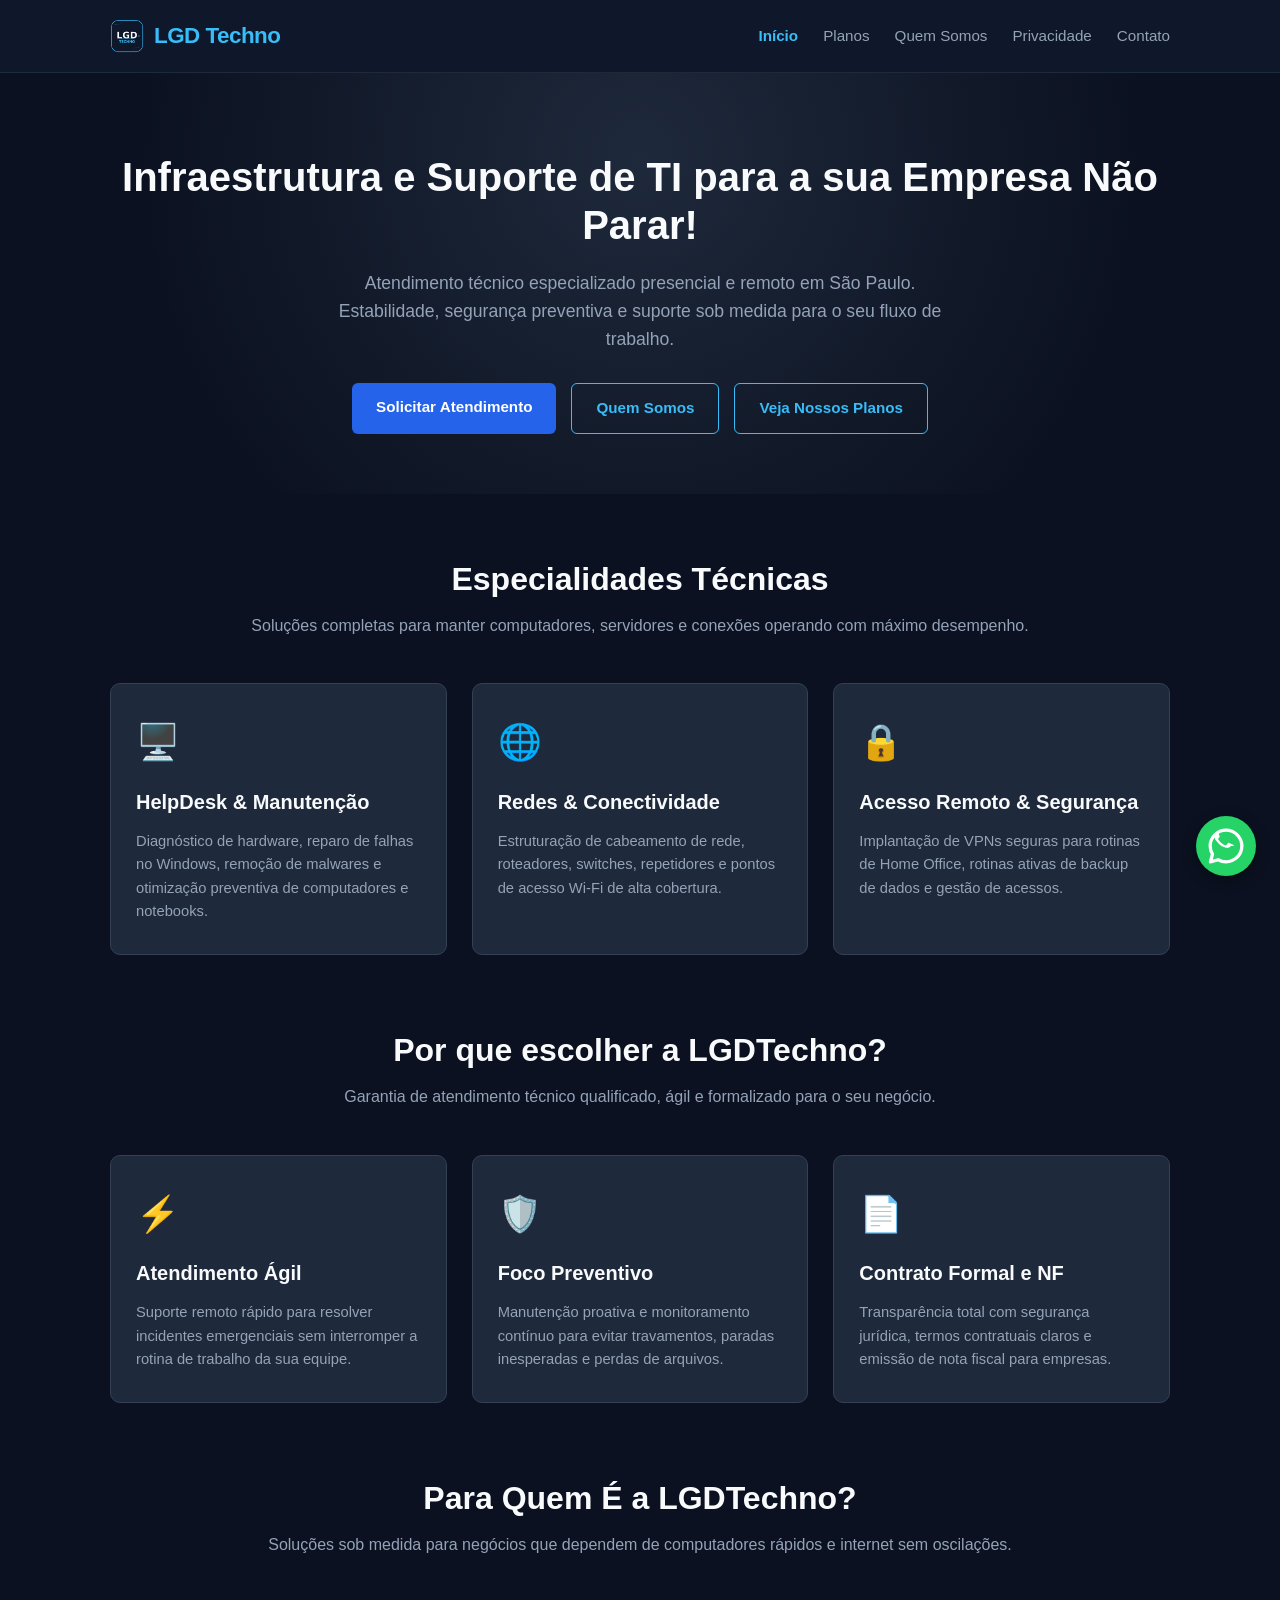
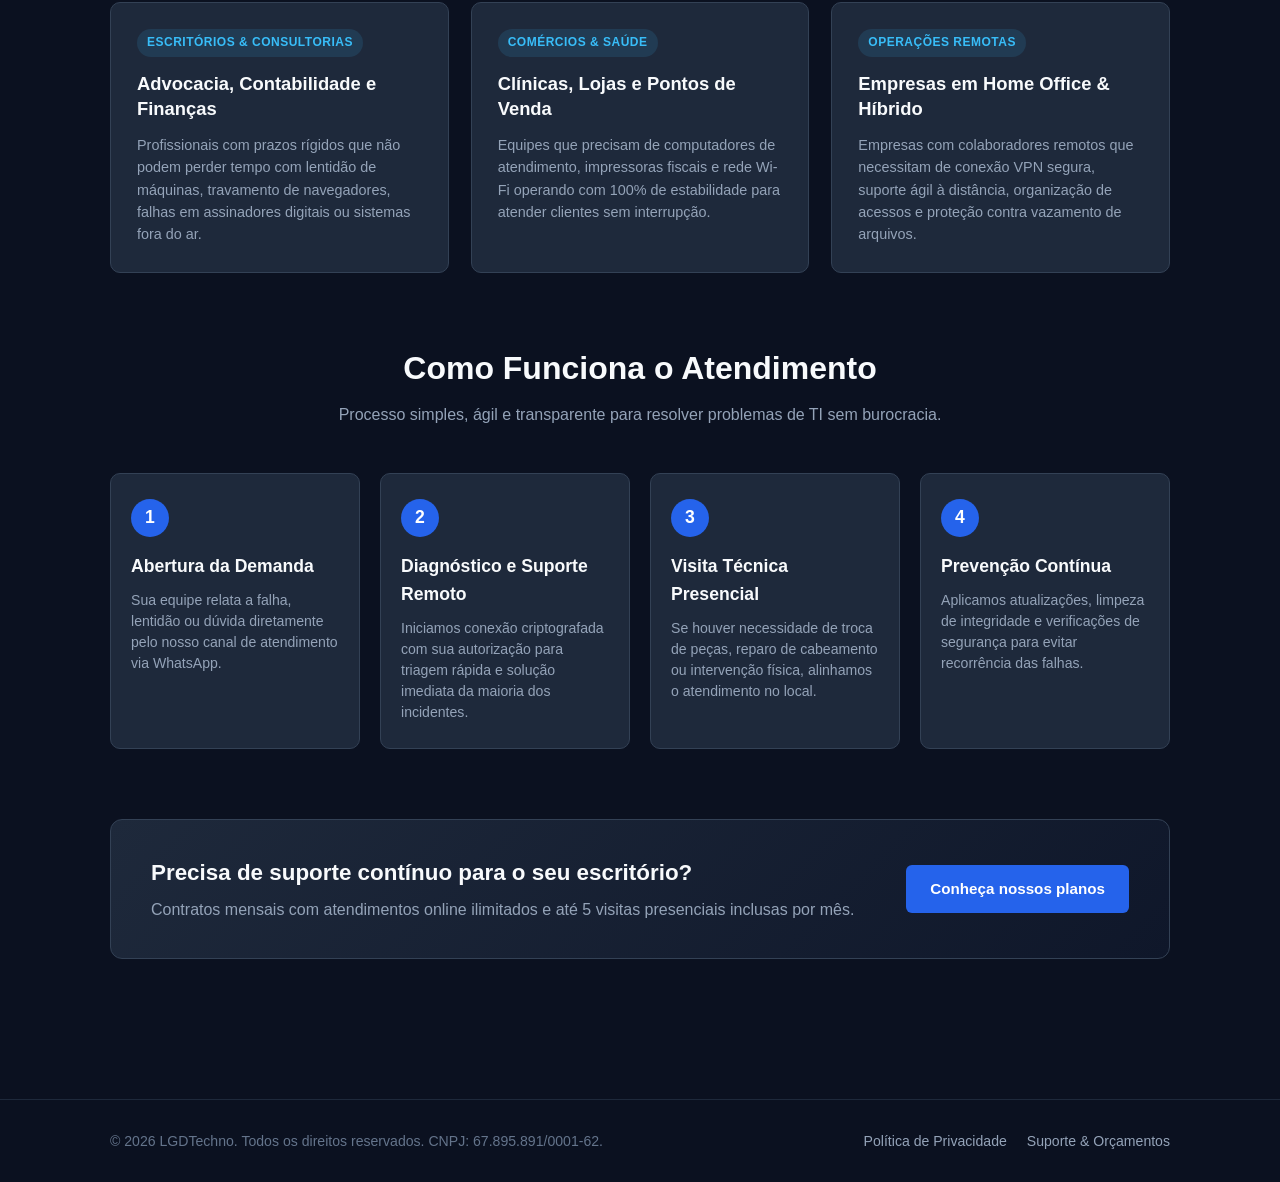
==== commit d92fd5d6: "Atualiza icone flutuante fiel ao vetor oficial do WhatsApp" ====
--- a/index.html
+++ b/index.html
@@ -180,9 +180,13 @@
   </footer>
 
 
-  <a href="https://wa.me/5511998541672" class="whatsapp-flutuante" target="_blank" rel="noopener noreferrer" aria-label="Falar no WhatsApp">
-  <svg viewBox="0 0 32 32" class="whatsapp-icone-svg" fill="currentColor">
-    <path d="M16 2.5C8.544 2.5 2.5 8.544 2.5 16c0 2.625.753 5.078 2.062 7.156L3 29l6.094-1.531C11.125 28.625 13.484 29.5 16 29.5c7.456 0 13.5-6.044 13.5-13.5S23.456 2.5 16 2.5zm0 2.25c6.225 0 11.25 5.025 11.25 11.25s-5.025 11.25-11.25 11.25c-2.188 0-4.219-.625-5.938-1.719l-.438-.281-3.625.906.969-3.531-.281-.469A11.17 11.17 0 0 1 4.75 16C4.75 9.775 9.775 4.75 16 4.75zm-4.781 5.406c-.281 0-.625.094-.906.406-.313.313-1.188 1.156-1.188 2.813 0 1.656 1.219 3.281 1.375 3.5.188.219 2.344 3.75 5.813 5.094 2.875 1.125 3.469.906 4.094.844.625-.063 2-.813 2.281-1.594.281-.781.281-1.469.188-1.594-.094-.125-.344-.219-.75-.406-.406-.188-2.406-1.188-2.781-1.313-.375-.125-.656-.188-.938.219-.281.406-1.063 1.313-1.313 1.594-.25.281-.469.313-.875.125-.406-.188-1.719-.625-3.281-2.031-1.219-1.094-2.031-2.438-2.281-2.844-.25-.406-.031-.625.188-.813.188-.188.406-.469.625-.719.188-.25.25-.406.375-.688.125-.281.063-.531-.031-.719-.094-.188-.875-2.188-1.25-2.969-.375-.75-.719-.656-.969-.656h-.219z"/>
+<!-- BOTÃO FLUTUANTE OFICIAL DO WHATSAPP -->
+<a href="https://wa.me/5511998541672" class="whatsapp-flutuante" target="_blank" rel="noopener noreferrer" aria-label="Falar no WhatsApp">
+  <svg viewBox="0 0 100 100" class="whatsapp-icone-svg">
+    <!-- Balão de conversa externo com contorno branco espesso -->
+    <path fill="none" stroke="#ffffff" stroke-width="7.5" stroke-linejoin="round" d="M 50 14 C 30.1 14 14 30.1 14 50 C 14 56.8 15.9 63.2 19.3 68.7 L 14.5 86 L 32.2 81.3 C 37.5 84.4 43.6 86 50 86 C 69.9 86 86 69.9 86 50 C 86 30.1 69.9 14 50 14 Z"/>
+    <!-- Ícone do telefone central preenchido em branco -->
+    <path fill="#ffffff" d="M 64.8 62.4 C 63.8 65.2 59.8 67.5 56.4 68.3 C 54.1 68.8 51.0 69.1 40.8 64.9 C 27.8 59.5 19.4 46.2 18.8 45.4 C 18.1 44.5 13.6 38.5 13.6 32.3 C 13.6 26.1 16.7 23.1 18.0 21.8 C 19.0 20.7 20.7 20.2 22.1 20.2 C 22.6 20.2 23.0 20.2 23.4 20.2 C 24.6 20.3 25.2 20.4 26.0 22.3 C 27.0 24.7 29.4 30.6 29.7 31.2 C 30.0 31.9 30.3 32.7 29.8 33.7 C 29.4 34.6 29.0 35.1 28.3 35.9 C 27.6 36.7 27.0 37.3 26.3 38.1 C 25.5 38.9 24.7 39.8 25.6 41.4 C 26.5 42.9 29.7 48.1 34.4 52.3 C 40.5 57.7 45.5 59.5 47.3 60.2 C 48.7 60.8 50.3 60.7 51.3 59.6 C 52.6 58.2 54.2 55.9 55.8 53.6 C 57.0 52.0 58.4 52.2 59.9 52.8 C 61.4 53.3 69.4 57.3 71.0 58.1 C 72.7 58.9 73.8 59.3 74.2 60.0 C 74.6 60.7 74.6 64.1 64.8 62.4 Z" transform="translate(14, 5) scale(0.72)"/>
   </svg>
 </a>
 
--- a/style.css
+++ b/style.css
@@ -545,7 +545,7 @@
   margin-bottom: 8px;
 }
 /* ===================================================
-   BOTÃO FLUTUANTE IDÊNTICO AO WHATSAPP
+   BOTÃO FLUTUANTE IDÊNTICO AO WHATSAPP OFICIAL
    =================================================== */
 .whatsapp-flutuante {
   position: fixed;
@@ -553,8 +553,7 @@
   right: 24px;
   width: 60px;
   height: 60px;
-  background-color: #25D366;
-  color: #ffffff;
+  background-color: #25D366; /* Verde oficial da imagem */
   border-radius: 50%;
   display: flex;
   align-items: center;
@@ -562,19 +561,19 @@
   box-shadow: 0 4px 14px rgba(0, 0, 0, 0.35);
   z-index: 9999;
   cursor: pointer;
-  transition: transform 0.25s ease, box-shadow 0.25s ease, background-color 0.25s ease;
+  transition: transform 0.25s ease, box-shadow 0.25s ease, background-color 0.2s ease;
   text-decoration: none;
 }
 
 .whatsapp-icone-svg {
-  width: 36px;
-  height: 36px;
-  fill: #ffffff;
+  width: 44px;
+  height: 44px;
+  display: block;
 }
 
 .whatsapp-flutuante:hover {
   background-color: #20ba5a;
-  transform: scale(1.1);
+  transform: scale(1.08);
   box-shadow: 0 6px 20px rgba(37, 211, 102, 0.45);
 }
 
@@ -582,6 +581,7 @@
   transform: scale(0.95);
 }
 
+/* Telas menores (Mobile) */
 @media (max-width: 640px) {
   .whatsapp-flutuante {
     bottom: 18px;
@@ -591,8 +591,8 @@
   }
 
   .whatsapp-icone-svg {
-    width: 32px;
-    height: 32px;
+    width: 40px;
+    height: 40px;
   }
 }
 .faq-section {
--- a/style.css
+++ b/style.css
@@ -545,7 +545,7 @@
   margin-bottom: 8px;
 }
 /* ===================================================
-   BOTÃO FLUTUANTE IDÊNTICO AO WHATSAPP
+   BOTÃO FLUTUANTE IDÊNTICO AO WHATSAPP OFICIAL
    =================================================== */
 .whatsapp-flutuante {
   position: fixed;
@@ -553,8 +553,7 @@
   right: 24px;
   width: 60px;
   height: 60px;
-  background-color: #25D366;
-  color: #ffffff;
+  background-color: #25D366; /* Verde oficial da imagem */
   border-radius: 50%;
   display: flex;
   align-items: center;
@@ -562,19 +561,19 @@
   box-shadow: 0 4px 14px rgba(0, 0, 0, 0.35);
   z-index: 9999;
   cursor: pointer;
-  transition: transform 0.25s ease, box-shadow 0.25s ease, background-color 0.25s ease;
+  transition: transform 0.25s ease, box-shadow 0.25s ease, background-color 0.2s ease;
   text-decoration: none;
 }
 
 .whatsapp-icone-svg {
-  width: 36px;
-  height: 36px;
-  fill: #ffffff;
+  width: 44px;
+  height: 44px;
+  display: block;
 }
 
 .whatsapp-flutuante:hover {
   background-color: #20ba5a;
-  transform: scale(1.1);
+  transform: scale(1.08);
   box-shadow: 0 6px 20px rgba(37, 211, 102, 0.45);
 }
 
@@ -582,6 +581,7 @@
   transform: scale(0.95);
 }
 
+/* Telas menores (Mobile) */
 @media (max-width: 640px) {
   .whatsapp-flutuante {
     bottom: 18px;
@@ -591,8 +591,8 @@
   }
 
   .whatsapp-icone-svg {
-    width: 32px;
-    height: 32px;
+    width: 40px;
+    height: 40px;
   }
 }
 .faq-section {
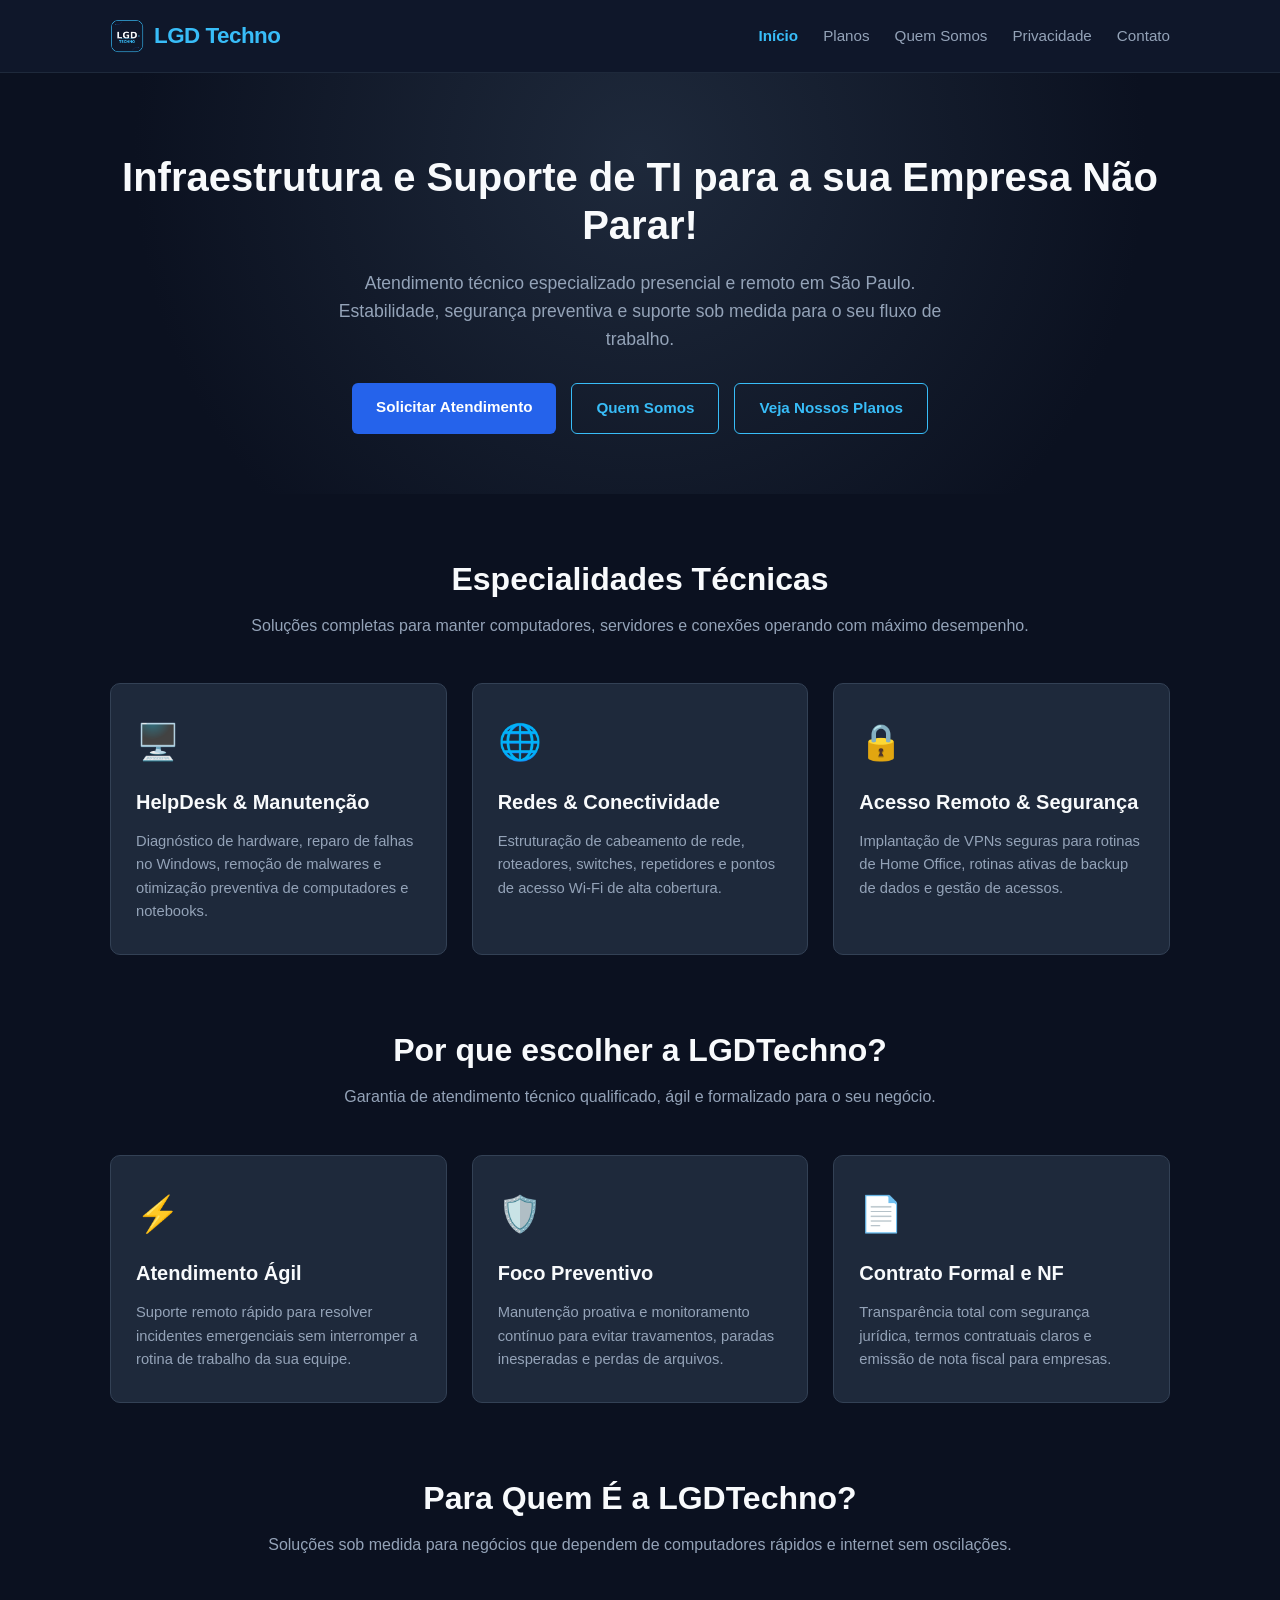
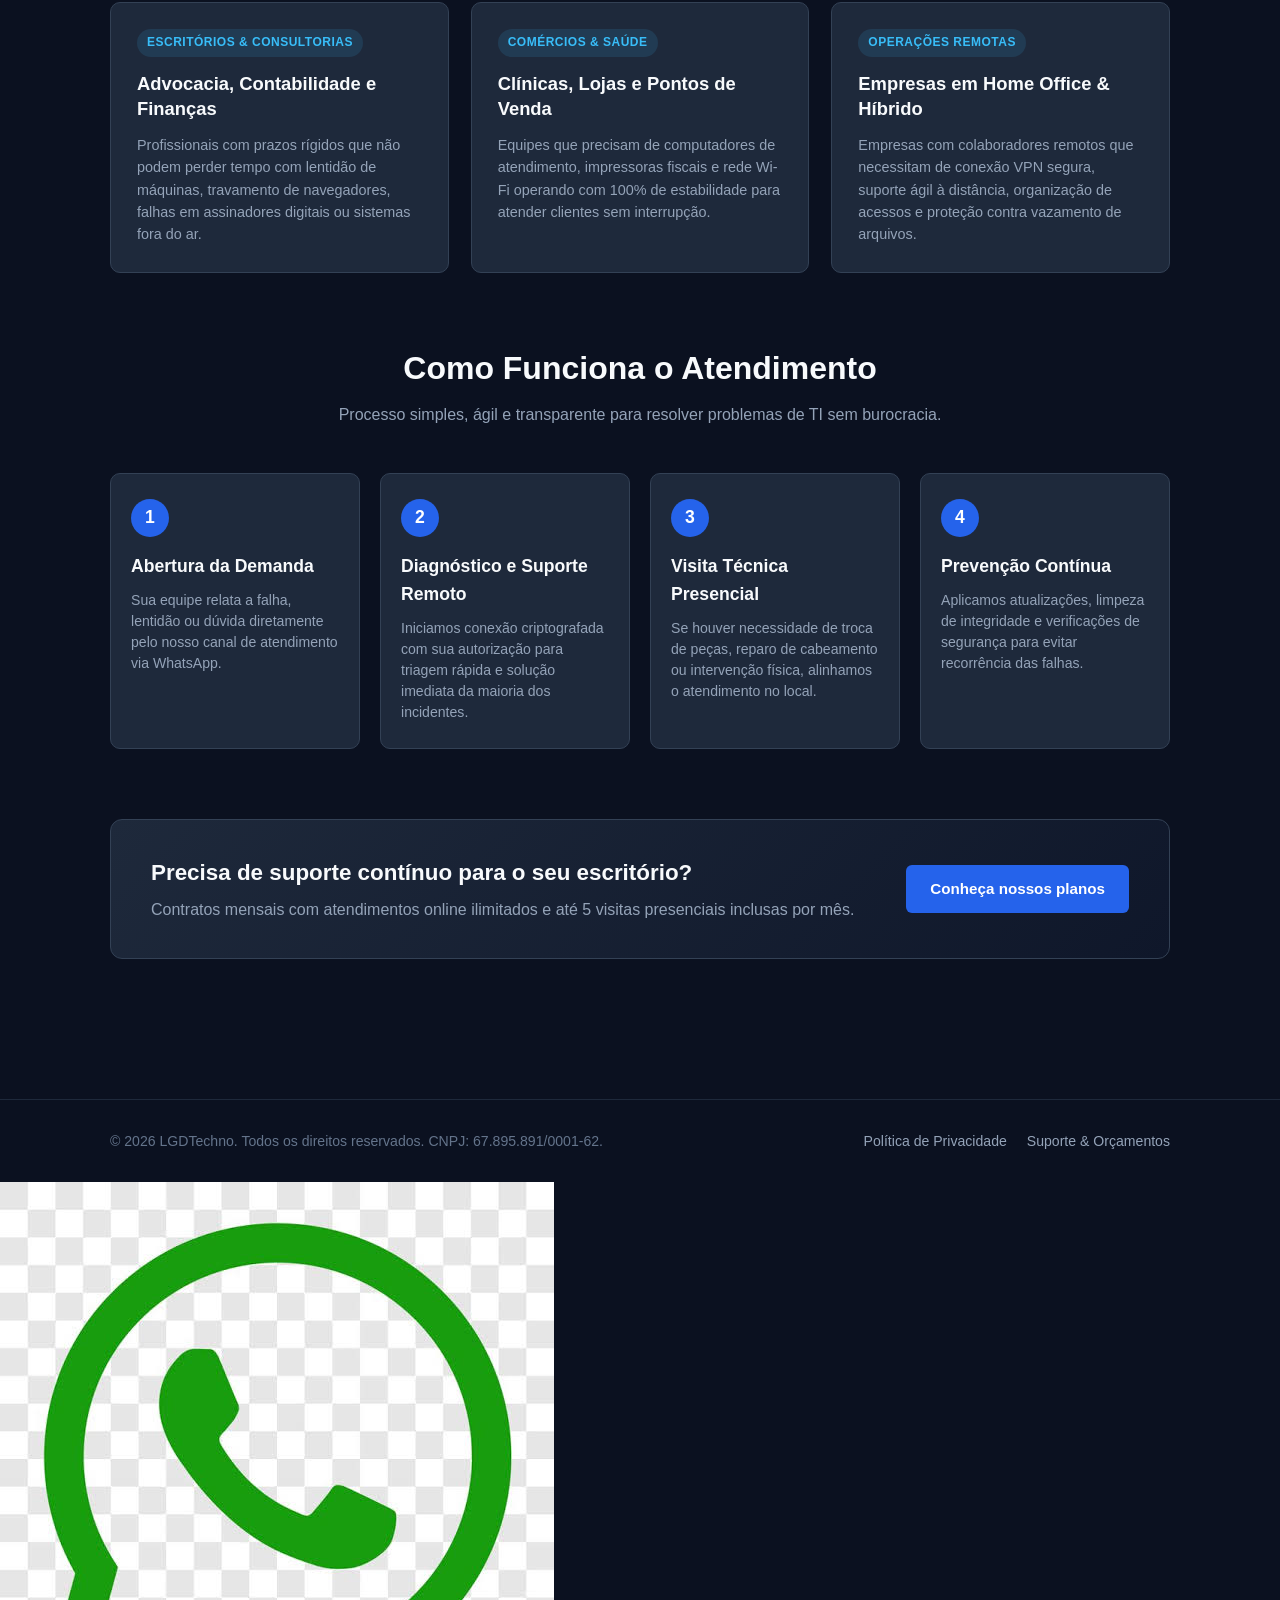
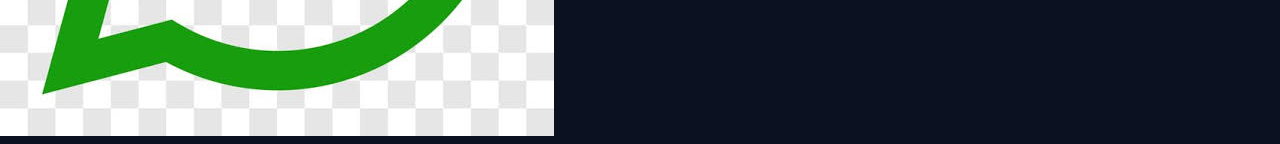
==== commit 6bfda9b8: "Ajusta caminho para imagem WhatsApp.png" ====
--- a/index.html
+++ b/index.html
@@ -180,14 +180,9 @@
   </footer>
 
 
-<!-- BOTÃO FLUTUANTE OFICIAL DO WHATSAPP -->
-<a href="https://wa.me/5511998541672" class="whatsapp-flutuante" target="_blank" rel="noopener noreferrer" aria-label="Falar no WhatsApp">
-  <svg viewBox="0 0 100 100" class="whatsapp-icone-svg">
-    <!-- Balão de conversa externo com contorno branco espesso -->
-    <path fill="none" stroke="#ffffff" stroke-width="7.5" stroke-linejoin="round" d="M 50 14 C 30.1 14 14 30.1 14 50 C 14 56.8 15.9 63.2 19.3 68.7 L 14.5 86 L 32.2 81.3 C 37.5 84.4 43.6 86 50 86 C 69.9 86 86 69.9 86 50 C 86 30.1 69.9 14 50 14 Z"/>
-    <!-- Ícone do telefone central preenchido em branco -->
-    <path fill="#ffffff" d="M 64.8 62.4 C 63.8 65.2 59.8 67.5 56.4 68.3 C 54.1 68.8 51.0 69.1 40.8 64.9 C 27.8 59.5 19.4 46.2 18.8 45.4 C 18.1 44.5 13.6 38.5 13.6 32.3 C 13.6 26.1 16.7 23.1 18.0 21.8 C 19.0 20.7 20.7 20.2 22.1 20.2 C 22.6 20.2 23.0 20.2 23.4 20.2 C 24.6 20.3 25.2 20.4 26.0 22.3 C 27.0 24.7 29.4 30.6 29.7 31.2 C 30.0 31.9 30.3 32.7 29.8 33.7 C 29.4 34.6 29.0 35.1 28.3 35.9 C 27.6 36.7 27.0 37.3 26.3 38.1 C 25.5 38.9 24.7 39.8 25.6 41.4 C 26.5 42.9 29.7 48.1 34.4 52.3 C 40.5 57.7 45.5 59.5 47.3 60.2 C 48.7 60.8 50.3 60.7 51.3 59.6 C 52.6 58.2 54.2 55.9 55.8 53.6 C 57.0 52.0 58.4 52.2 59.9 52.8 C 61.4 53.3 69.4 57.3 71.0 58.1 C 72.7 58.9 73.8 59.3 74.2 60.0 C 74.6 60.7 74.6 64.1 64.8 62.4 Z" transform="translate(14, 5) scale(0.72)"/>
-  </svg>
+<!-- BOTÃO FLUTUANTE COM A IMAGEM WhatsApp.png -->
+<a href="https://wa.me/5511998541672" class="whatsapp-flutuante-img" target="_blank" rel="noopener noreferrer" aria-label="Falar no WhatsApp">
+  <img src="WhatsApp.jpeg" alt="WhatsApp LGDTechno">
 </a>
 
 </body>
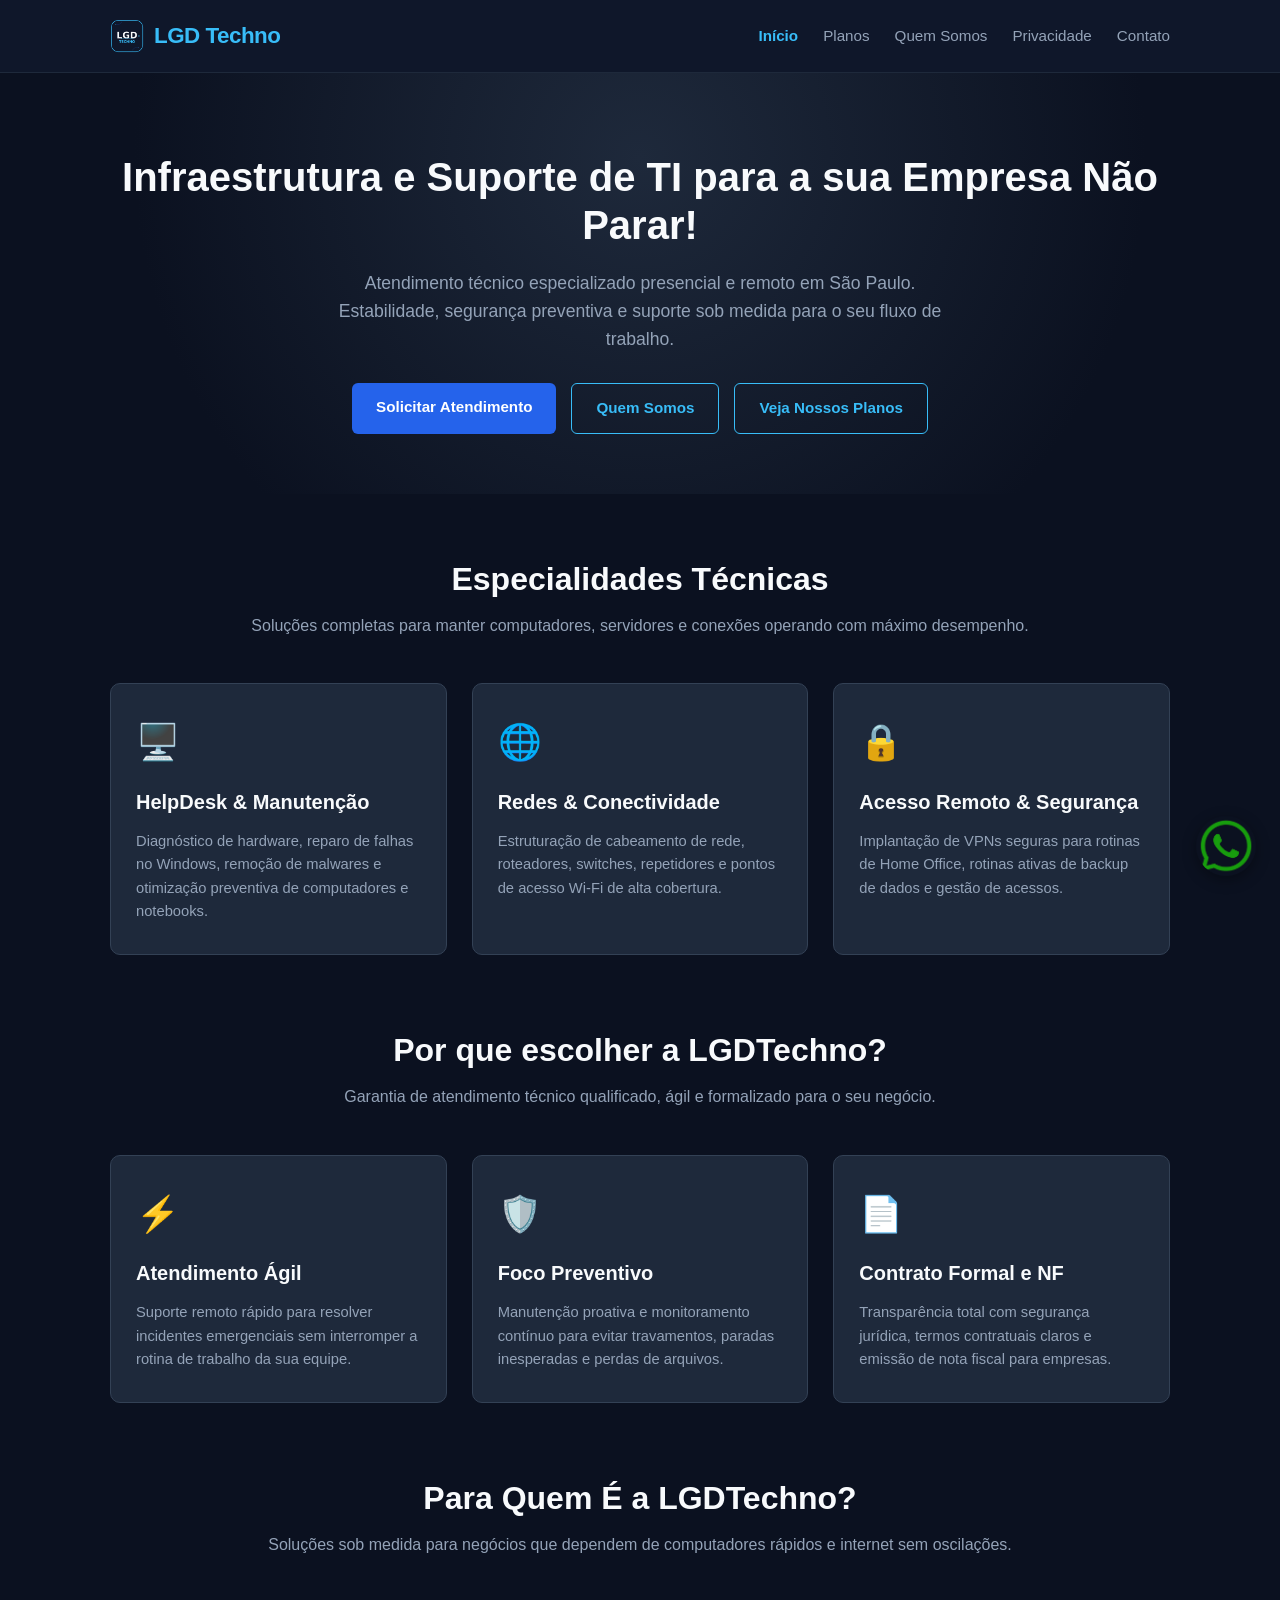
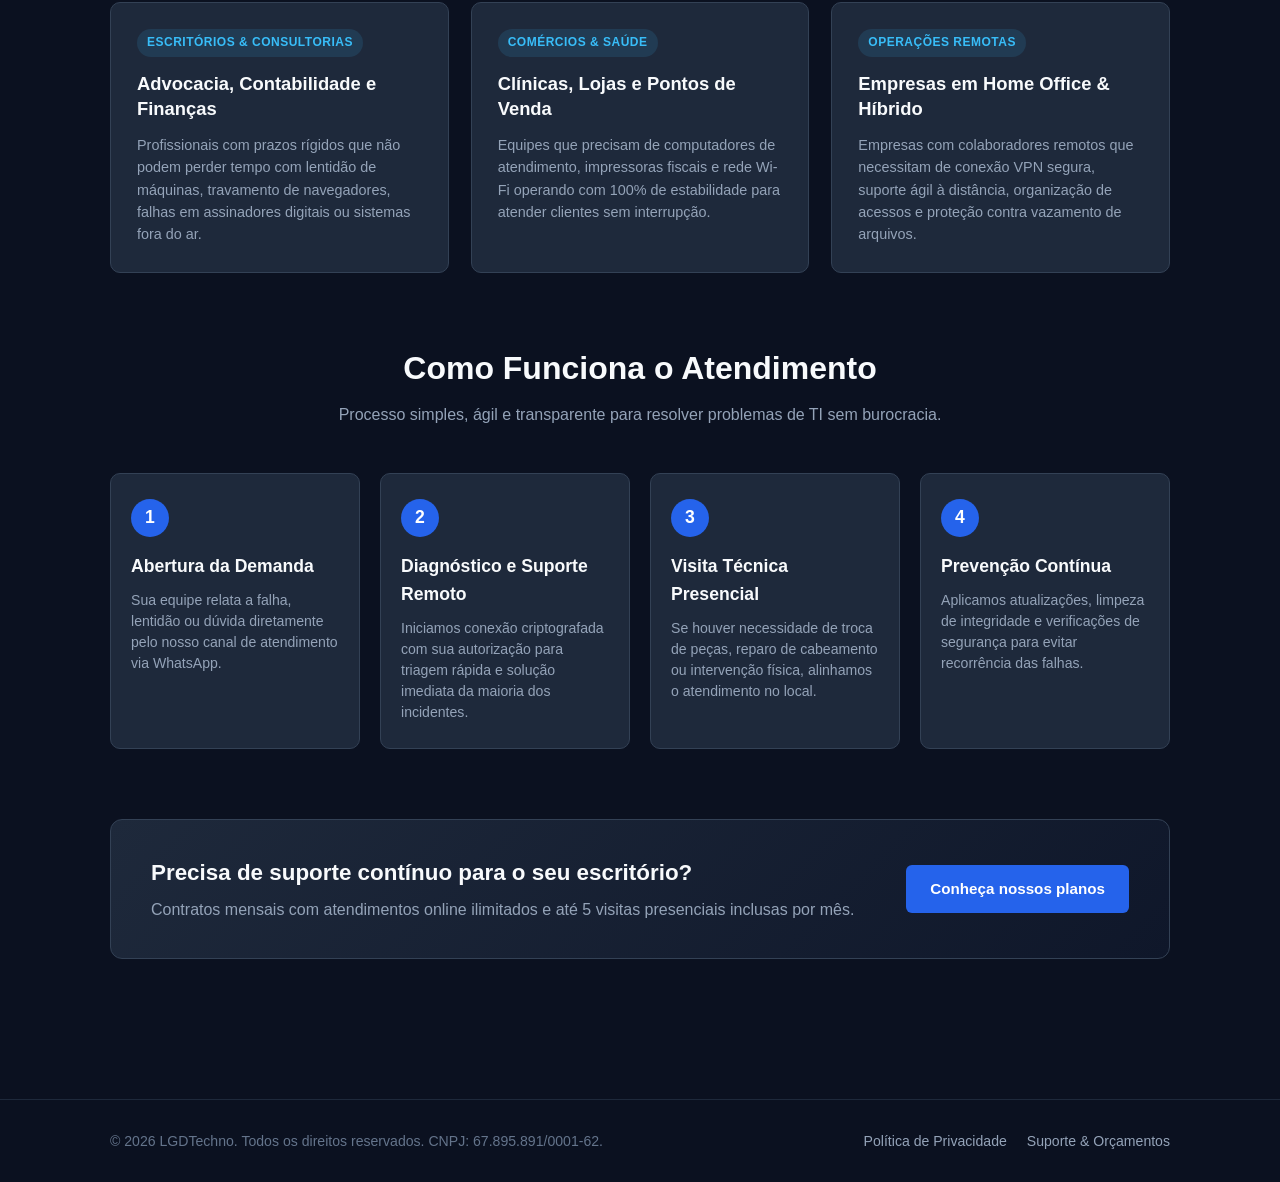
==== commit eeec2628: "Ajusta caminho para imagem WhatsApp.png" ====
--- a/index.html
+++ b/index.html
@@ -182,7 +182,7 @@
 
 <!-- BOTÃO FLUTUANTE COM A IMAGEM WhatsApp.png -->
 <a href="https://wa.me/5511998541672" class="whatsapp-flutuante-img" target="_blank" rel="noopener noreferrer" aria-label="Falar no WhatsApp">
-  <img src="WhatsApp.jpeg" alt="WhatsApp LGDTechno">
+  <img src="WhatsApp.png" alt="WhatsApp LGDTechno">
 </a>
 
 </body>
--- a/style.css
+++ b/style.css
@@ -544,55 +544,39 @@
   font-size: 2rem;
   margin-bottom: 8px;
 }
-/* ===================================================
-   BOTÃO FLUTUANTE IDÊNTICO AO WHATSAPP OFICIAL
-   =================================================== */
-.whatsapp-flutuante {
+/* BOTÃO FLUTUANTE COM IMAGEM */
+.whatsapp-flutuante-img {
   position: fixed;
   bottom: 24px;
   right: 24px;
   width: 60px;
   height: 60px;
-  background-color: #25D366; /* Verde oficial da imagem */
+  z-index: 99999; /* Fica acima de qualquer outro elemento */
+  display: block;
   border-radius: 50%;
-  display: flex;
-  align-items: center;
-  justify-content: center;
   box-shadow: 0 4px 14px rgba(0, 0, 0, 0.35);
-  z-index: 9999;
-  cursor: pointer;
-  transition: transform 0.25s ease, box-shadow 0.25s ease, background-color 0.2s ease;
-  text-decoration: none;
-}
-
-.whatsapp-icone-svg {
-  width: 44px;
-  height: 44px;
+  transition: transform 0.25s ease, box-shadow 0.25s ease;
+}
+
+.whatsapp-flutuante-img img {
+  width: 100%;
+  height: 100%;
+  object-fit: cover;
+  border-radius: 50%;
   display: block;
 }
 
-.whatsapp-flutuante:hover {
-  background-color: #20ba5a;
-  transform: scale(1.08);
+.whatsapp-flutuante-img:hover {
+  transform: scale(1.1);
   box-shadow: 0 6px 20px rgba(37, 211, 102, 0.45);
 }
 
-.whatsapp-flutuante:active {
-  transform: scale(0.95);
-}
-
-/* Telas menores (Mobile) */
 @media (max-width: 640px) {
-  .whatsapp-flutuante {
+  .whatsapp-flutuante-img {
     bottom: 18px;
     right: 18px;
-    width: 54px;
-    height: 54px;
-  }
-
-  .whatsapp-icone-svg {
-    width: 40px;
-    height: 40px;
+    width: 52px;
+    height: 52px;
   }
 }
 .faq-section {
--- a/style.css
+++ b/style.css
@@ -544,55 +544,39 @@
   font-size: 2rem;
   margin-bottom: 8px;
 }
-/* ===================================================
-   BOTÃO FLUTUANTE IDÊNTICO AO WHATSAPP OFICIAL
-   =================================================== */
-.whatsapp-flutuante {
+/* BOTÃO FLUTUANTE COM IMAGEM */
+.whatsapp-flutuante-img {
   position: fixed;
   bottom: 24px;
   right: 24px;
   width: 60px;
   height: 60px;
-  background-color: #25D366; /* Verde oficial da imagem */
+  z-index: 99999; /* Fica acima de qualquer outro elemento */
+  display: block;
   border-radius: 50%;
-  display: flex;
-  align-items: center;
-  justify-content: center;
   box-shadow: 0 4px 14px rgba(0, 0, 0, 0.35);
-  z-index: 9999;
-  cursor: pointer;
-  transition: transform 0.25s ease, box-shadow 0.25s ease, background-color 0.2s ease;
-  text-decoration: none;
-}
-
-.whatsapp-icone-svg {
-  width: 44px;
-  height: 44px;
+  transition: transform 0.25s ease, box-shadow 0.25s ease;
+}
+
+.whatsapp-flutuante-img img {
+  width: 100%;
+  height: 100%;
+  object-fit: cover;
+  border-radius: 50%;
   display: block;
 }
 
-.whatsapp-flutuante:hover {
-  background-color: #20ba5a;
-  transform: scale(1.08);
+.whatsapp-flutuante-img:hover {
+  transform: scale(1.1);
   box-shadow: 0 6px 20px rgba(37, 211, 102, 0.45);
 }
 
-.whatsapp-flutuante:active {
-  transform: scale(0.95);
-}
-
-/* Telas menores (Mobile) */
 @media (max-width: 640px) {
-  .whatsapp-flutuante {
+  .whatsapp-flutuante-img {
     bottom: 18px;
     right: 18px;
-    width: 54px;
-    height: 54px;
-  }
-
-  .whatsapp-icone-svg {
-    width: 40px;
-    height: 40px;
+    width: 52px;
+    height: 52px;
   }
 }
 .faq-section {
